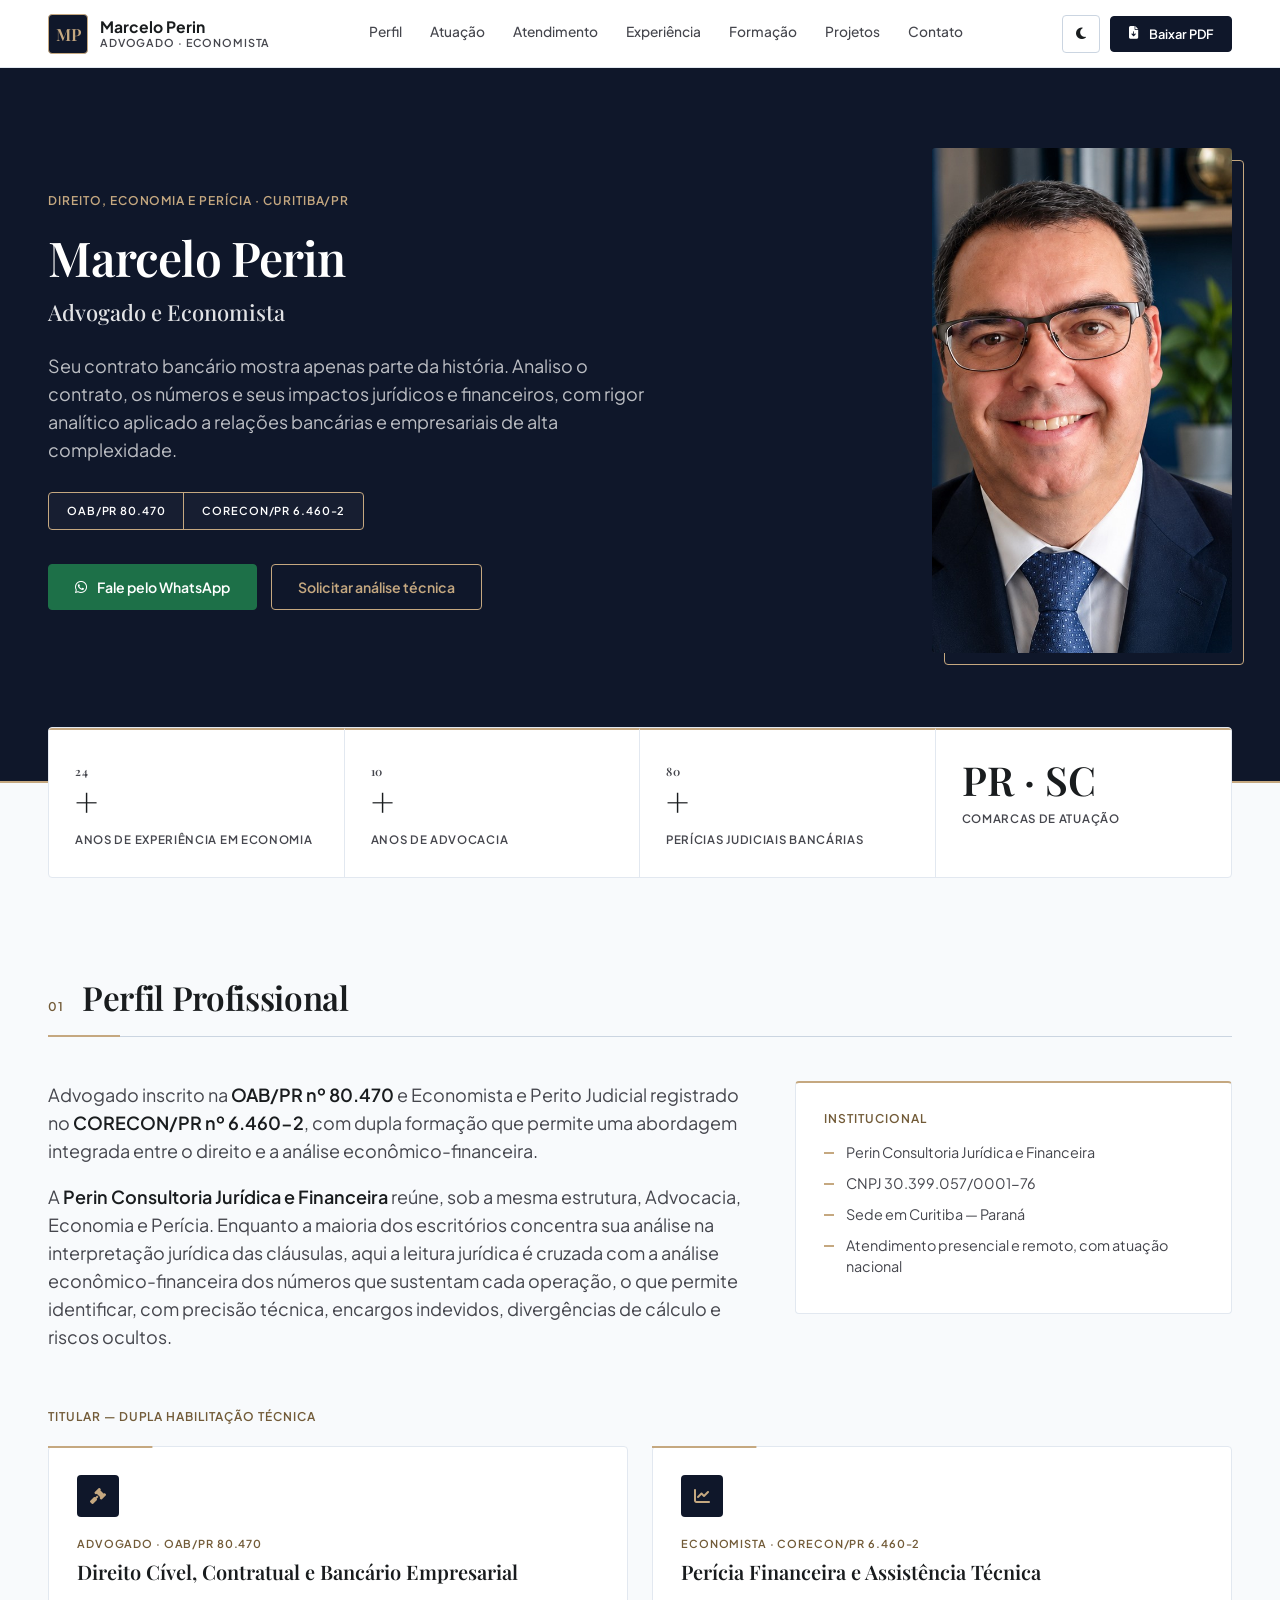
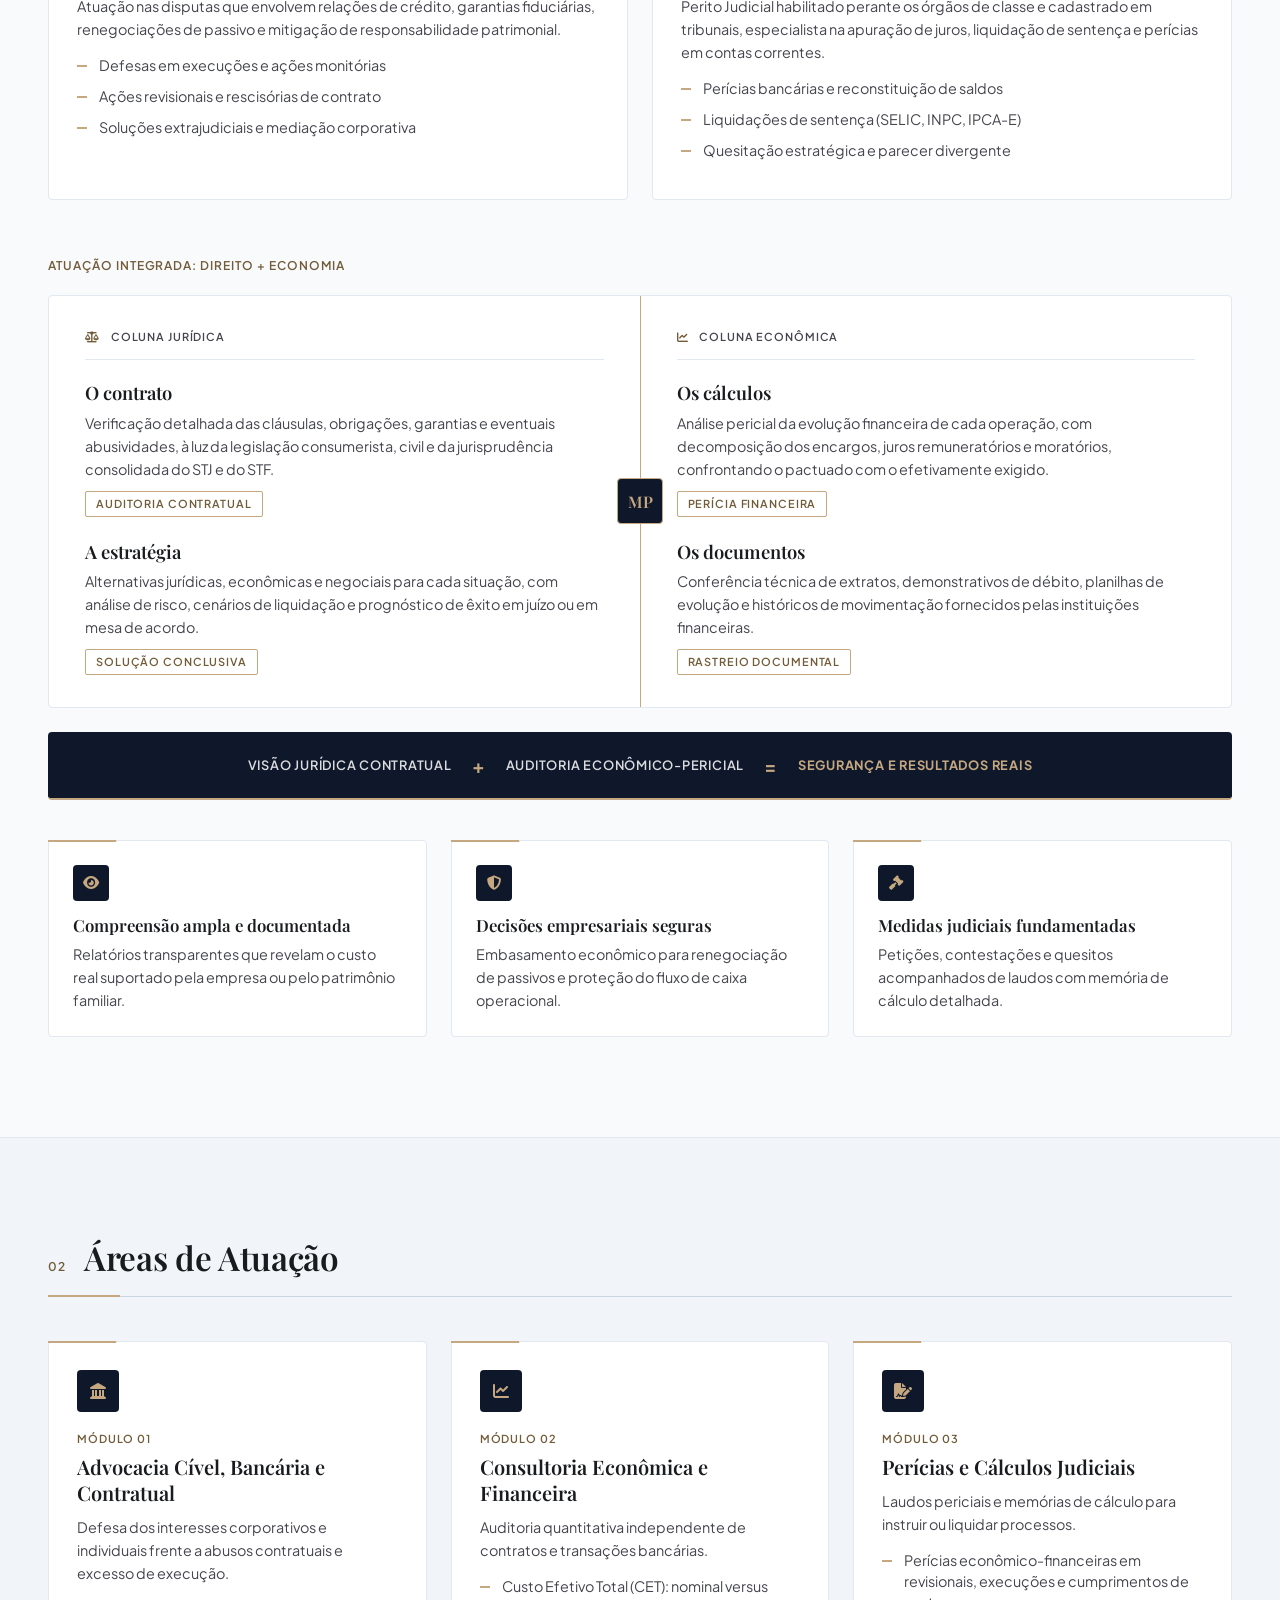
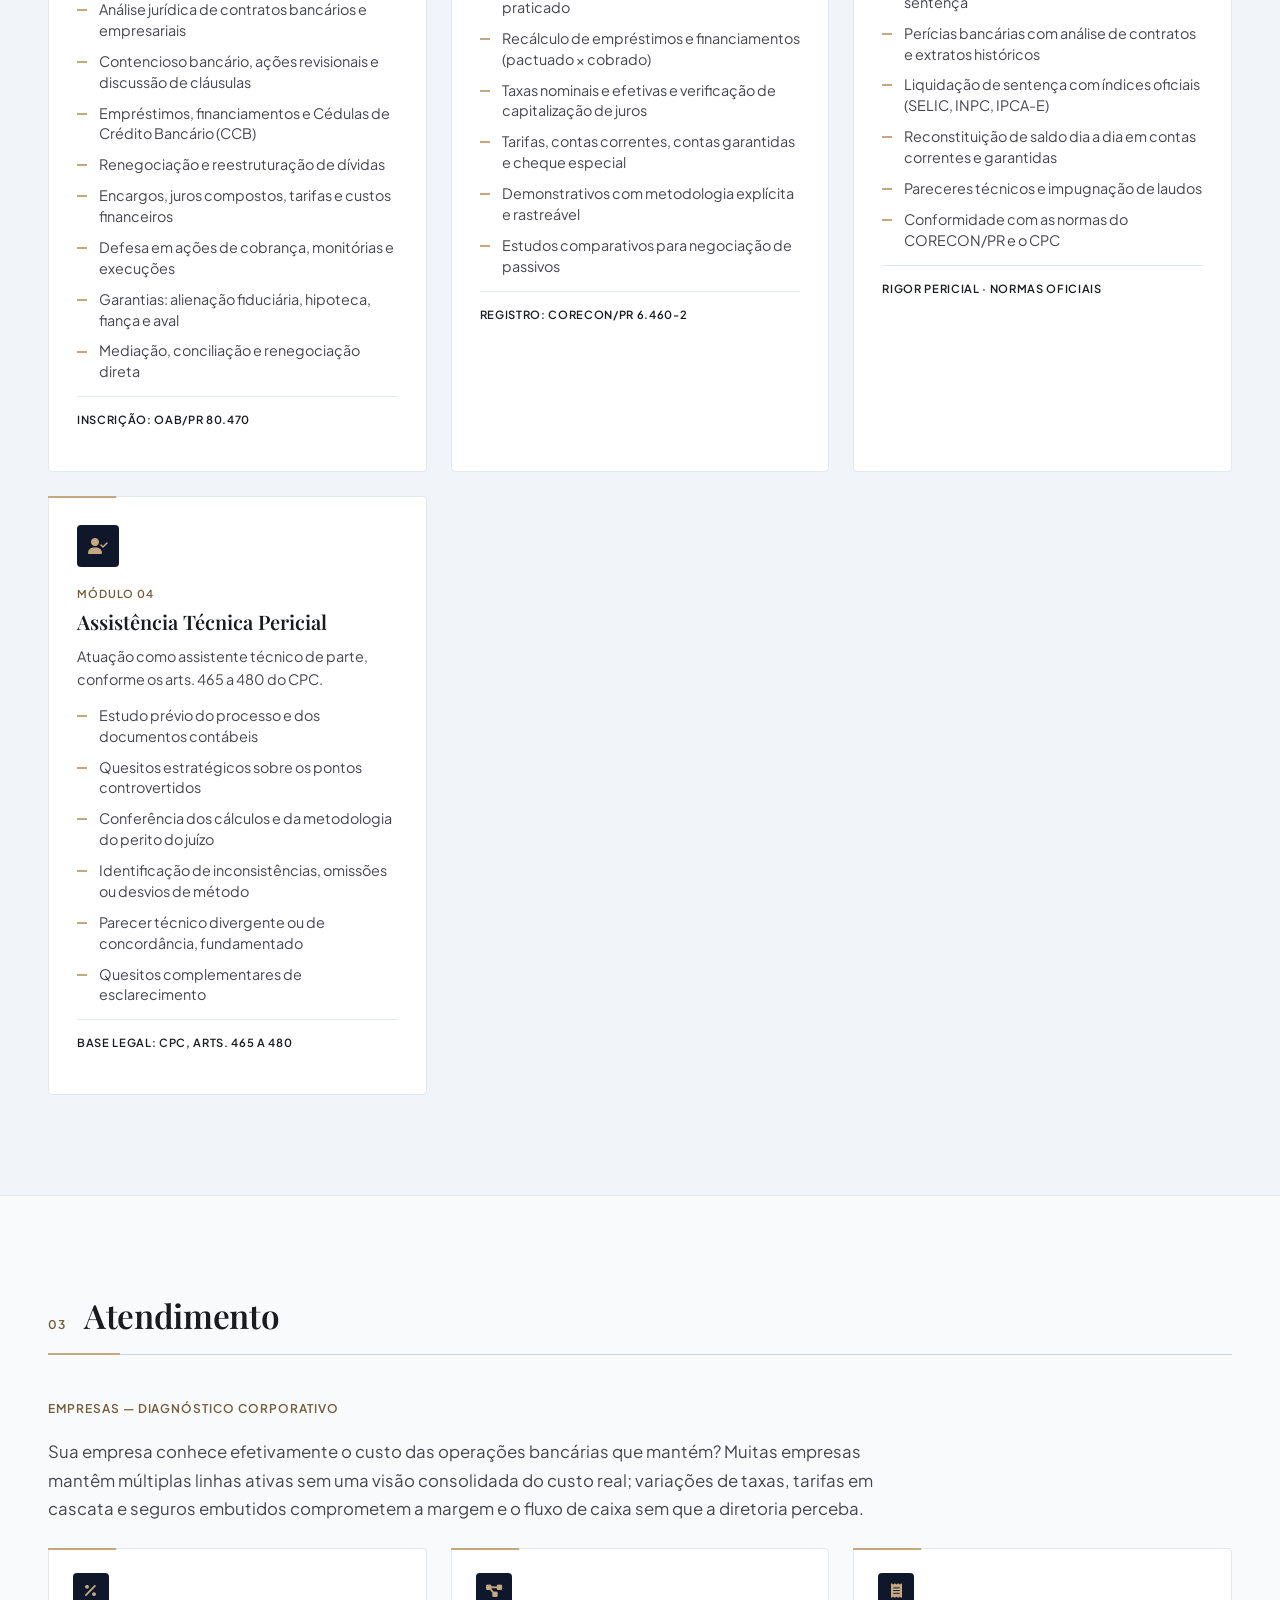
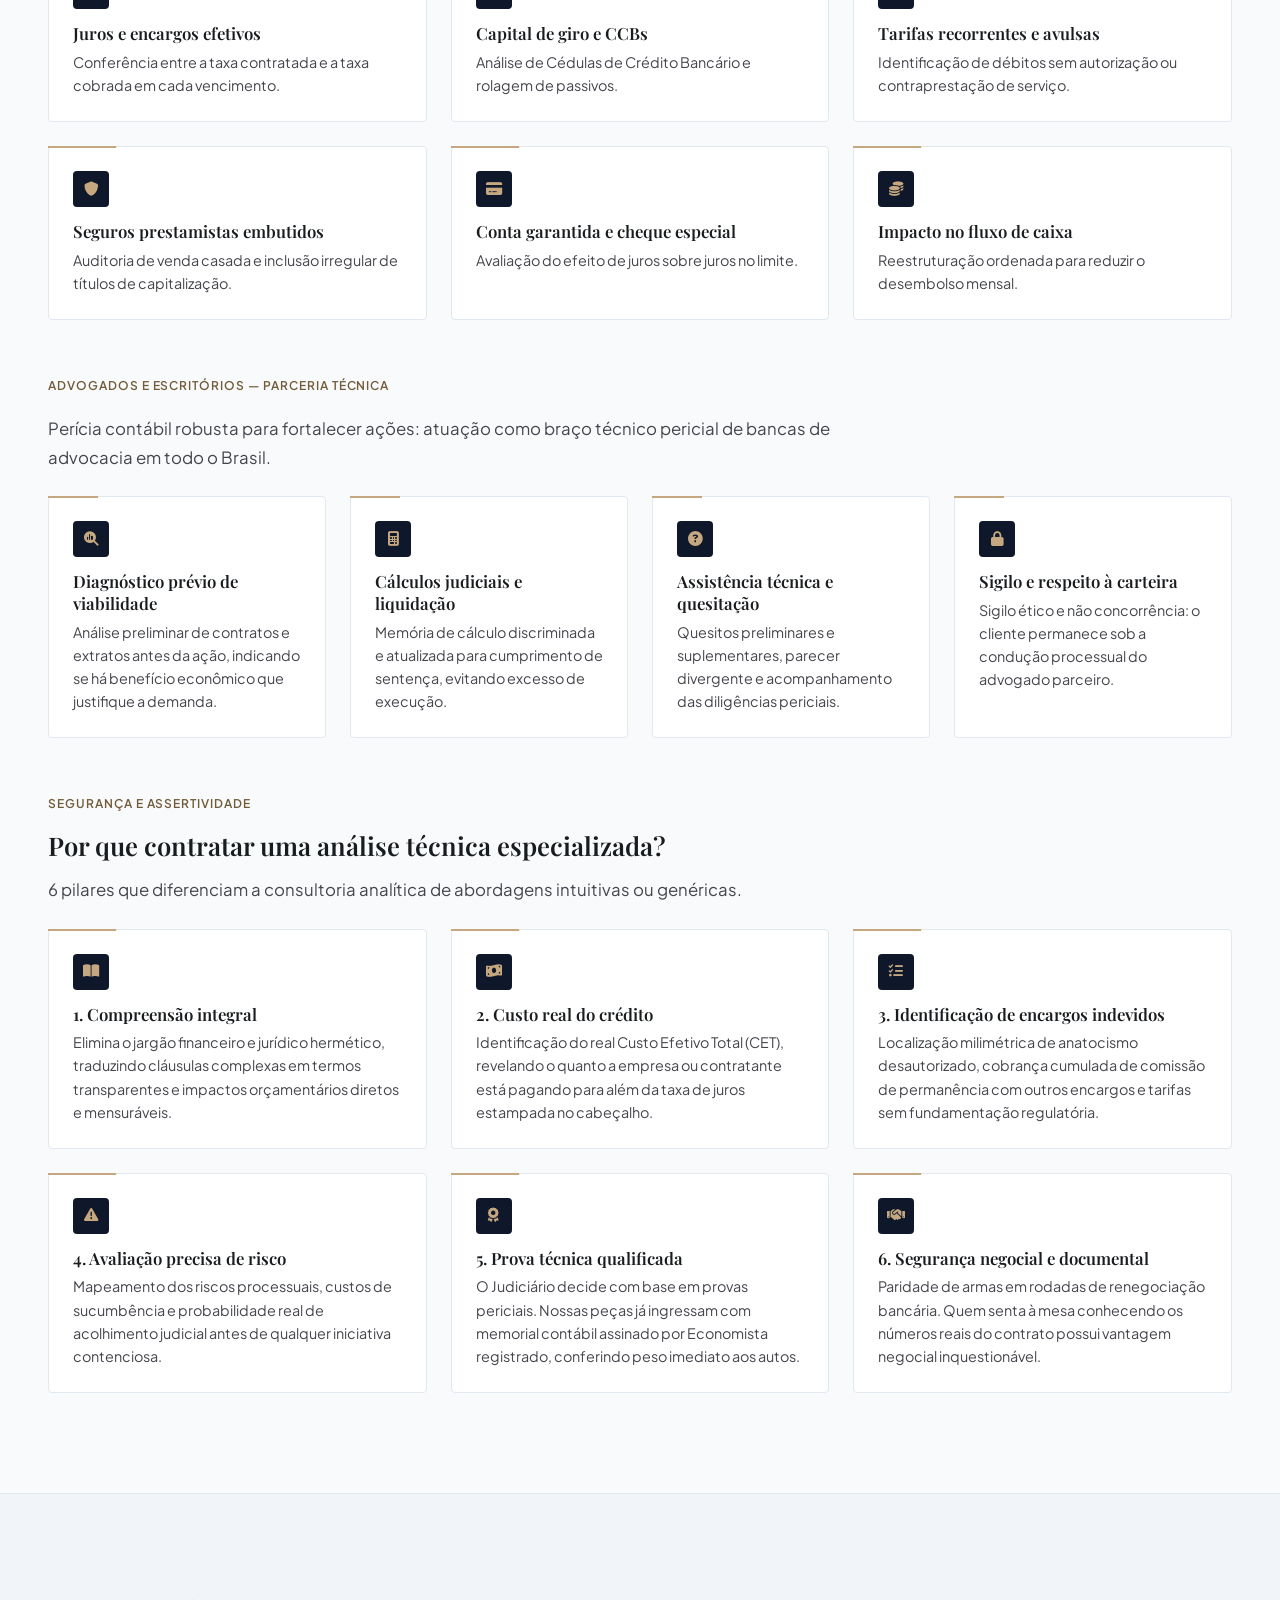
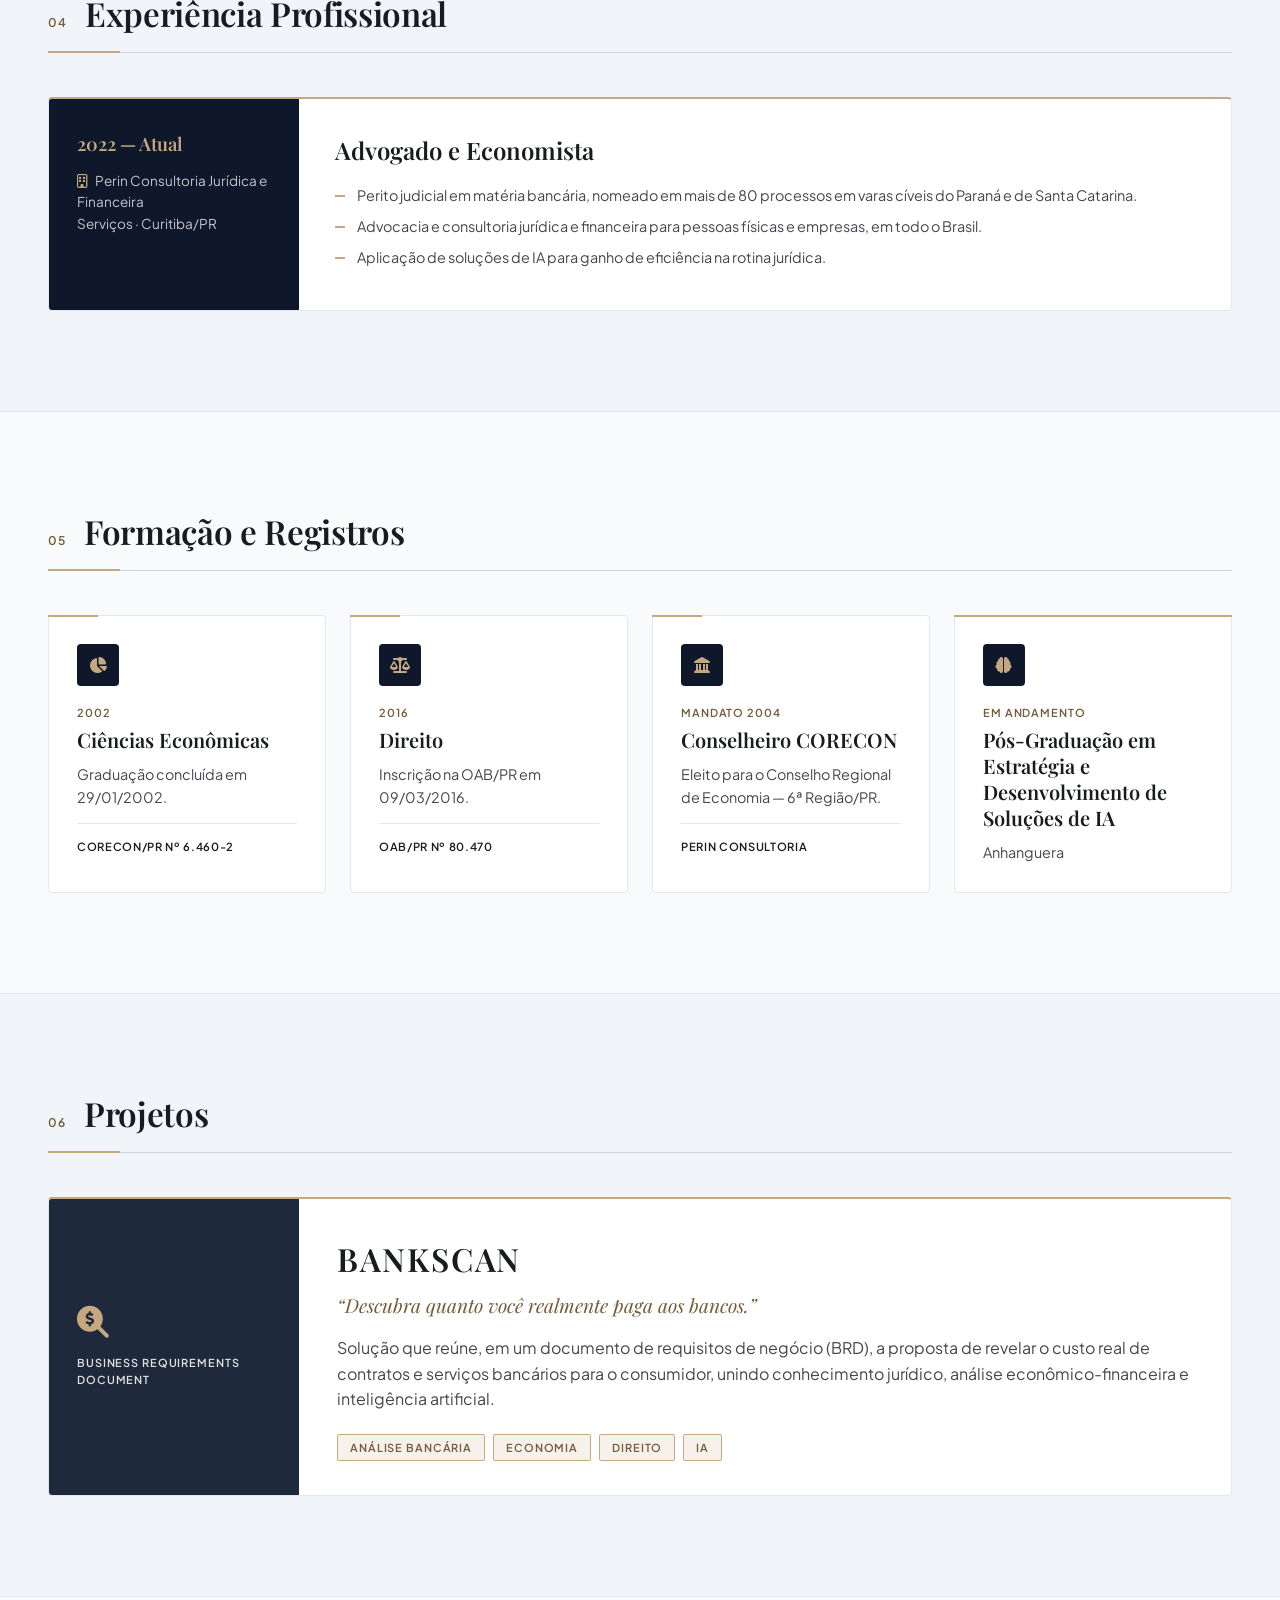
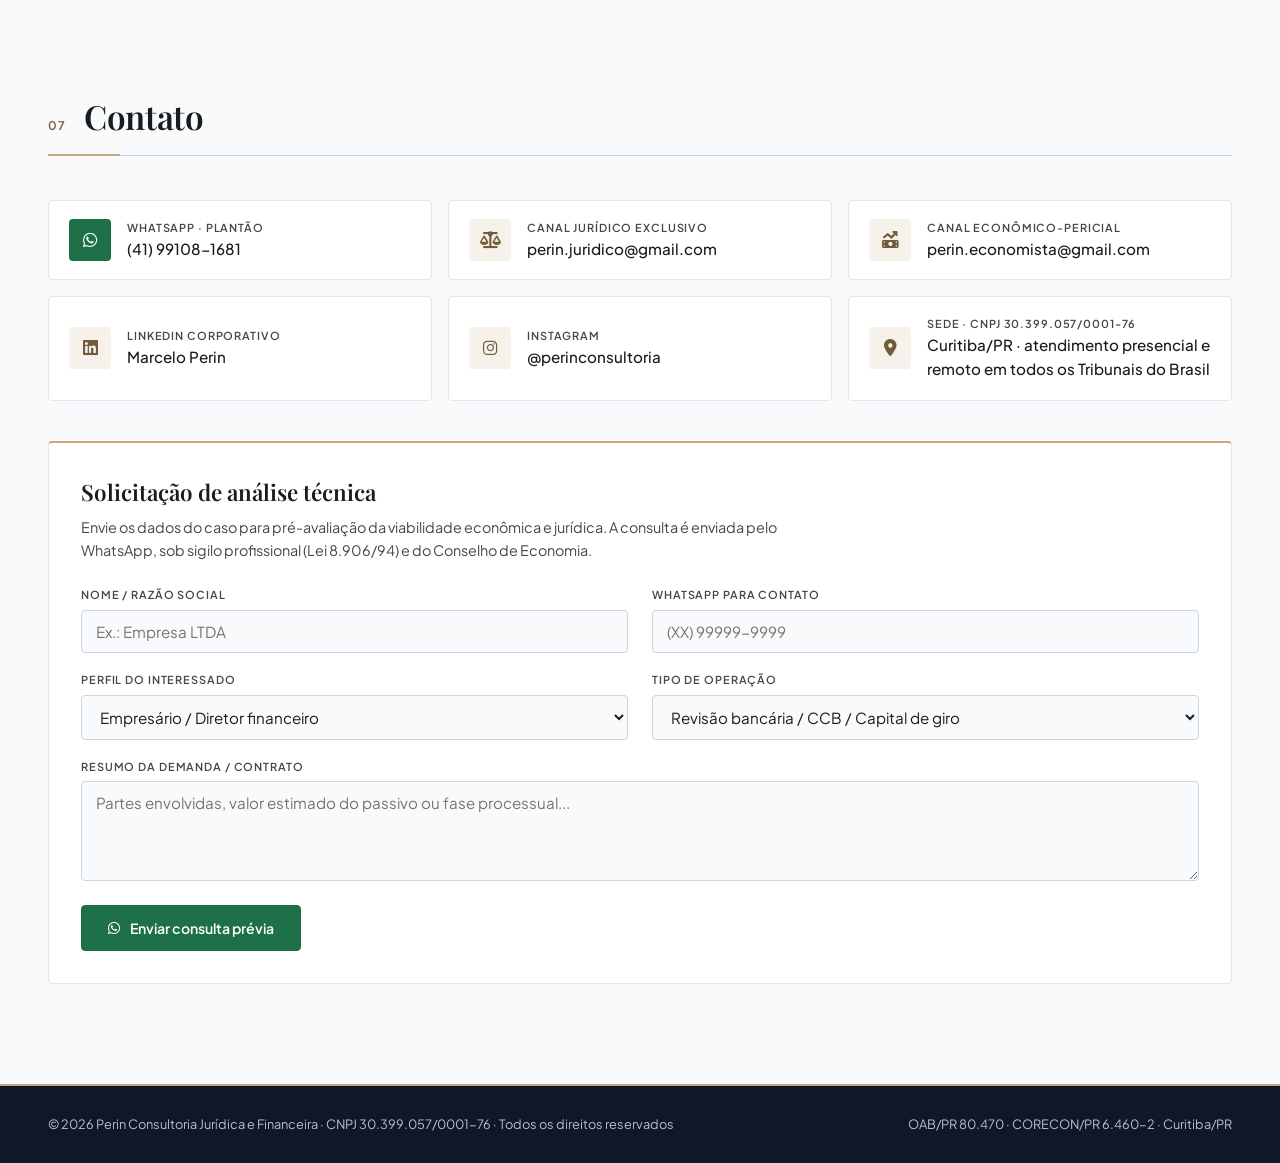
==== index.html @ 8a425553 "versão 1" ====
<!DOCTYPE html>
<html lang="pt-BR">
<head>
  <meta charset="UTF-8">
  <meta name="viewport" content="width=device-width, initial-scale=1.0">
  <title>Marcelo Perin | Advogado e Economista</title>
  <meta name="description" content="Marcelo Perin, advogado e economista. Perícia bancária e consultoria jurídica e financeira em Curitiba/PR.">
  <link rel="preconnect" href="https://fonts.googleapis.com">
  <link rel="preconnect" href="https://fonts.gstatic.com" crossorigin>
  <link href="https://fonts.googleapis.com/css2?family=Plus+Jakarta+Sans:wght@400;500;600;700&family=Playfair+Display:wght@500;600;700&display=swap" rel="stylesheet">
  <link rel="stylesheet" href="https://cdnjs.cloudflare.com/ajax/libs/font-awesome/6.5.1/css/all.min.css">
  <link rel="stylesheet" href="style.css">
</head>
<body>

  <header class="topbar" id="nav">
    <div class="container topbar__inner">
      <a href="#inicio" class="brand">
        <span class="brand__mark">MP</span>
        <span class="brand__name">Marcelo Perin<small>Advogado · Economista</small></span>
      </a>
      <nav class="menu" aria-label="Seções">
        <a href="#perfil">Perfil</a>
        <a href="#atuacao">Atuação</a>
        <a href="#atendimento">Atendimento</a>
        <a href="#experiencia">Experiência</a>
        <a href="#formacao">Formação</a>
        <a href="#projetos">Projetos</a>
        <a href="#contato">Contato</a>
      </nav>
      <div class="topbar__actions">
        <button class="icon-btn" id="themeToggle" aria-label="Alternar tema"><i class="fa-solid fa-moon"></i></button>
        <button class="btn btn--sm" onclick="window.print()"><i class="fa-solid fa-file-arrow-down"></i> Baixar PDF</button>
      </div>
    </div>
  </header>

  <!-- HERO -->
  <section class="hero" id="inicio">
    <div class="container hero__inner">
      <div class="hero__text">
        <p class="eyebrow">Direito, Economia e Perícia · Curitiba/PR</p>
        <h1>Marcelo Perin</h1>
        <p class="hero__role">Advogado e Economista</p>
        <p class="hero__lead">Seu contrato bancário mostra apenas parte da história. Analiso o contrato, os números e seus impactos jurídicos e financeiros, com rigor analítico aplicado a relações bancárias e empresariais de alta complexidade.</p>
        <div class="badges">
          <span>OAB/PR 80.470</span>
          <span>CORECON/PR 6.460-2</span>
        </div>
        <div class="hero__cta">
          <a class="btn btn--wa" href="https://wa.me/5541991081681" target="_blank" rel="noopener"><i class="fa-brands fa-whatsapp"></i> Fale pelo WhatsApp</a>
          <a class="btn btn--ghost" href="#contato">Solicitar análise técnica</a>
        </div>
      </div>
      <div class="hero__photo">
        <div class="photo">
          <img src="foto-perfil.jpg" alt="Foto de Marcelo Perin" onerror="this.style.display='none'">
          <i class="fa-solid fa-user"></i>
        </div>
      </div>
    </div>
  </section>

  <!-- INDICADORES -->
  <div class="container kpis-wrap">
    <div class="kpis">
      <div class="kpi"><strong><span class="count" data-to="24">24</span>+</strong><span>Anos de experiência em economia</span></div>
      <div class="kpi"><strong><span class="count" data-to="10">10</span>+</strong><span>Anos de advocacia</span></div>
      <div class="kpi"><strong><span class="count" data-to="80">80</span>+</strong><span>Perícias judiciais bancárias</span></div>
      <div class="kpi"><strong>PR · SC</strong><span>Comarcas de atuação</span></div>
    </div>
  </div>

  <main>
    <!-- PERFIL -->
    <section class="section" id="perfil">
      <div class="container">
        <header class="section__head">
          <span class="section__num">01</span>
          <h2>Perfil Profissional</h2>
        </header>
        <div class="split">
          <div class="prose">
            <p>Advogado inscrito na <strong>OAB/PR nº 80.470</strong> e Economista e Perito Judicial registrado no <strong>CORECON/PR nº 6.460-2</strong>, com dupla formação que permite uma abordagem integrada entre o direito e a análise econômico-financeira.</p>
            <p>A <strong>Perin Consultoria Jurídica e Financeira</strong> reúne, sob a mesma estrutura, Advocacia, Economia e Perícia. Enquanto a maioria dos escritórios concentra sua análise na interpretação jurídica das cláusulas, aqui a leitura jurídica é cruzada com a análise econômico-financeira dos números que sustentam cada operação, o que permite identificar, com precisão técnica, encargos indevidos, divergências de cálculo e riscos ocultos.</p>
          </div>
          <aside class="panel">
            <h3>Institucional</h3>
            <ul class="checklist">
              <li>Perin Consultoria Jurídica e Financeira</li>
              <li>CNPJ 30.399.057/0001-76</li>
              <li>Sede em Curitiba — Paraná</li>
              <li>Atendimento presencial e remoto, com atuação nacional</li>
            </ul>
          </aside>
        </div>

        <h3 class="subhead">Titular — dupla habilitação técnica</h3>
        <div class="areas">
          <article class="card">
            <i class="fa-solid fa-gavel card__icon"></i>
            <span class="card__year">Advogado · OAB/PR 80.470</span>
            <h3>Direito Cível, Contratual e Bancário Empresarial</h3>
            <p>Atuação nas disputas que envolvem relações de crédito, garantias fiduciárias, renegociações de passivo e mitigação de responsabilidade patrimonial.</p>
            <ul class="checklist">
              <li>Defesas em execuções e ações monitórias</li>
              <li>Ações revisionais e rescisórias de contrato</li>
              <li>Soluções extrajudiciais e mediação corporativa</li>
            </ul>
          </article>
          <article class="card">
            <i class="fa-solid fa-chart-line card__icon"></i>
            <span class="card__year">Economista · CORECON/PR 6.460-2</span>
            <h3>Perícia Financeira e Assistência Técnica</h3>
            <p>Perito Judicial habilitado perante os órgãos de classe e cadastrado em tribunais, especialista na apuração de juros, liquidação de sentença e perícias em contas correntes.</p>
            <ul class="checklist">
              <li>Perícias bancárias e reconstituição de saldos</li>
              <li>Liquidações de sentença (SELIC, INPC, IPCA-E)</li>
              <li>Quesitação estratégica e parecer divergente</li>
            </ul>
          </article>
        </div>

        <h3 class="subhead">Atuação integrada: Direito + Economia</h3>
        <div class="duo">
          <div class="duo__col">
            <span class="duo__label"><i class="fa-solid fa-scale-balanced"></i> Coluna jurídica</span>
            <div class="duo__item"><h4>O contrato</h4><p>Verificação detalhada das cláusulas, obrigações, garantias e eventuais abusividades, à luz da legislação consumerista, civil e da jurisprudência consolidada do STJ e do STF.</p><span class="duo__tag">Auditoria contratual</span></div>
            <div class="duo__item"><h4>A estratégia</h4><p>Alternativas jurídicas, econômicas e negociais para cada situação, com análise de risco, cenários de liquidação e prognóstico de êxito em juízo ou em mesa de acordo.</p><span class="duo__tag">Solução conclusiva</span></div>
          </div>
          <div class="duo__mid" aria-hidden="true"><span>MP</span></div>
          <div class="duo__col">
            <span class="duo__label"><i class="fa-solid fa-chart-line"></i> Coluna econômica</span>
            <div class="duo__item"><h4>Os cálculos</h4><p>Análise pericial da evolução financeira de cada operação, com decomposição dos encargos, juros remuneratórios e moratórios, confrontando o pactuado com o efetivamente exigido.</p><span class="duo__tag">Perícia financeira</span></div>
            <div class="duo__item"><h4>Os documentos</h4><p>Conferência técnica de extratos, demonstrativos de débito, planilhas de evolução e históricos de movimentação fornecidos pelas instituições financeiras.</p><span class="duo__tag">Rastreio documental</span></div>
          </div>
        </div>
        <div class="equation">
          <span>Visão jurídica contratual</span><b>+</b><span>Auditoria econômico-pericial</span><b>=</b><strong>Segurança e resultados reais</strong>
        </div>

        <div class="cards cards--3">
          <article class="card card--mini"><i class="fa-solid fa-eye card__icon"></i><h3>Compreensão ampla e documentada</h3><p>Relatórios transparentes que revelam o custo real suportado pela empresa ou pelo patrimônio familiar.</p></article>
          <article class="card card--mini"><i class="fa-solid fa-shield-halved card__icon"></i><h3>Decisões empresariais seguras</h3><p>Embasamento econômico para renegociação de passivos e proteção do fluxo de caixa operacional.</p></article>
          <article class="card card--mini"><i class="fa-solid fa-gavel card__icon"></i><h3>Medidas judiciais fundamentadas</h3><p>Petições, contestações e quesitos acompanhados de laudos com memória de cálculo detalhada.</p></article>
        </div>
      </div>
    </section>

    <!-- ATUAÇÃO -->
    <section class="section section--alt" id="atuacao">
      <div class="container">
        <header class="section__head">
          <span class="section__num">02</span>
          <h2>Áreas de Atuação</h2>
        </header>
        <div class="areas">
          <article class="card">
            <i class="fa-solid fa-landmark card__icon"></i>
            <span class="card__year">Módulo 01</span>
            <h3>Advocacia Cível, Bancária e Contratual</h3>
            <p>Defesa dos interesses corporativos e individuais frente a abusos contratuais e excesso de execução.</p>
            <ul class="checklist">
              <li>Análise jurídica de contratos bancários e empresariais</li>
              <li>Contencioso bancário, ações revisionais e discussão de cláusulas</li>
              <li>Empréstimos, financiamentos e Cédulas de Crédito Bancário (CCB)</li>
              <li>Renegociação e reestruturação de dívidas</li>
              <li>Encargos, juros compostos, tarifas e custos financeiros</li>
              <li>Defesa em ações de cobrança, monitórias e execuções</li>
              <li>Garantias: alienação fiduciária, hipoteca, fiança e aval</li>
              <li>Mediação, conciliação e renegociação direta</li>
            </ul>
            <p class="card__reg">Inscrição: OAB/PR 80.470</p>
          </article>
          <article class="card">
            <i class="fa-solid fa-chart-line card__icon"></i>
            <span class="card__year">Módulo 02</span>
            <h3>Consultoria Econômica e Financeira</h3>
            <p>Auditoria quantitativa independente de contratos e transações bancárias.</p>
            <ul class="checklist">
              <li>Custo Efetivo Total (CET): nominal versus praticado</li>
              <li>Recálculo de empréstimos e financiamentos (pactuado × cobrado)</li>
              <li>Taxas nominais e efetivas e verificação de capitalização de juros</li>
              <li>Tarifas, contas correntes, contas garantidas e cheque especial</li>
              <li>Demonstrativos com metodologia explícita e rastreável</li>
              <li>Estudos comparativos para negociação de passivos</li>
            </ul>
            <p class="card__reg">Registro: CORECON/PR 6.460-2</p>
          </article>
          <article class="card">
            <i class="fa-solid fa-file-signature card__icon"></i>
            <span class="card__year">Módulo 03</span>
            <h3>Perícias e Cálculos Judiciais</h3>
            <p>Laudos periciais e memórias de cálculo para instruir ou liquidar processos.</p>
            <ul class="checklist">
              <li>Perícias econômico-financeiras em revisionais, execuções e cumprimentos de sentença</li>
              <li>Perícias bancárias com análise de contratos e extratos históricos</li>
              <li>Liquidação de sentença com índices oficiais (SELIC, INPC, IPCA-E)</li>
              <li>Reconstituição de saldo dia a dia em contas correntes e garantidas</li>
              <li>Pareceres técnicos e impugnação de laudos</li>
              <li>Conformidade com as normas do CORECON/PR e o CPC</li>
            </ul>
            <p class="card__reg">Rigor pericial · normas oficiais</p>
          </article>
          <article class="card">
            <i class="fa-solid fa-user-check card__icon"></i>
            <span class="card__year">Módulo 04</span>
            <h3>Assistência Técnica Pericial</h3>
            <p>Atuação como assistente técnico de parte, conforme os arts. 465 a 480 do CPC.</p>
            <ul class="checklist">
              <li>Estudo prévio do processo e dos documentos contábeis</li>
              <li>Quesitos estratégicos sobre os pontos controvertidos</li>
              <li>Conferência dos cálculos e da metodologia do perito do juízo</li>
              <li>Identificação de inconsistências, omissões ou desvios de método</li>
              <li>Parecer técnico divergente ou de concordância, fundamentado</li>
              <li>Quesitos complementares de esclarecimento</li>
            </ul>
            <p class="card__reg">Base legal: CPC, arts. 465 a 480</p>
          </article>
        </div>
      </div>
    </section>

    <!-- ATENDIMENTO -->
    <section class="section" id="atendimento">
      <div class="container">
        <header class="section__head">
          <span class="section__num">03</span>
          <h2>Atendimento</h2>
        </header>

        <h3 class="subhead subhead--first">Empresas — diagnóstico corporativo</h3>
        <p class="lead">Sua empresa conhece efetivamente o custo das operações bancárias que mantém? Muitas empresas mantêm múltiplas linhas ativas sem uma visão consolidada do custo real; variações de taxas, tarifas em cascata e seguros embutidos comprometem a margem e o fluxo de caixa sem que a diretoria perceba.</p>
        <div class="cards cards--3">
          <article class="card card--mini"><i class="fa-solid fa-percent card__icon"></i><h3>Juros e encargos efetivos</h3><p>Conferência entre a taxa contratada e a taxa cobrada em cada vencimento.</p></article>
          <article class="card card--mini"><i class="fa-solid fa-diagram-project card__icon"></i><h3>Capital de giro e CCBs</h3><p>Análise de Cédulas de Crédito Bancário e rolagem de passivos.</p></article>
          <article class="card card--mini"><i class="fa-solid fa-receipt card__icon"></i><h3>Tarifas recorrentes e avulsas</h3><p>Identificação de débitos sem autorização ou contraprestação de serviço.</p></article>
          <article class="card card--mini"><i class="fa-solid fa-shield card__icon"></i><h3>Seguros prestamistas embutidos</h3><p>Auditoria de venda casada e inclusão irregular de títulos de capitalização.</p></article>
          <article class="card card--mini"><i class="fa-solid fa-credit-card card__icon"></i><h3>Conta garantida e cheque especial</h3><p>Avaliação do efeito de juros sobre juros no limite.</p></article>
          <article class="card card--mini"><i class="fa-solid fa-coins card__icon"></i><h3>Impacto no fluxo de caixa</h3><p>Reestruturação ordenada para reduzir o desembolso mensal.</p></article>
        </div>

        <h3 class="subhead">Advogados e escritórios — parceria técnica</h3>
        <p class="lead">Perícia contábil robusta para fortalecer ações: atuação como braço técnico pericial de bancas de advocacia em todo o Brasil.</p>
        <div class="cards cards--4">
          <article class="card card--mini"><i class="fa-solid fa-magnifying-glass-chart card__icon"></i><h3>Diagnóstico prévio de viabilidade</h3><p>Análise preliminar de contratos e extratos antes da ação, indicando se há benefício econômico que justifique a demanda.</p></article>
          <article class="card card--mini"><i class="fa-solid fa-calculator card__icon"></i><h3>Cálculos judiciais e liquidação</h3><p>Memória de cálculo discriminada e atualizada para cumprimento de sentença, evitando excesso de execução.</p></article>
          <article class="card card--mini"><i class="fa-solid fa-circle-question card__icon"></i><h3>Assistência técnica e quesitação</h3><p>Quesitos preliminares e suplementares, parecer divergente e acompanhamento das diligências periciais.</p></article>
          <article class="card card--mini"><i class="fa-solid fa-lock card__icon"></i><h3>Sigilo e respeito à carteira</h3><p>Sigilo ético e não concorrência: o cliente permanece sob a condução processual do advogado parceiro.</p></article>
        </div>

        <h3 class="subhead">Segurança e assertividade</h3>
        <h4 class="why__title">Por que contratar uma análise técnica especializada?</h4>
        <p class="lead">6 pilares que diferenciam a consultoria analítica de abordagens intuitivas ou genéricas.</p>
        <div class="cards cards--3">
          <article class="card card--mini"><i class="fa-solid fa-book-open card__icon"></i><h3>1. Compreensão integral</h3><p>Elimina o jargão financeiro e jurídico hermético, traduzindo cláusulas complexas em termos transparentes e impactos orçamentários diretos e mensuráveis.</p></article>
          <article class="card card--mini"><i class="fa-solid fa-money-bill-wave card__icon"></i><h3>2. Custo real do crédito</h3><p>Identificação do real Custo Efetivo Total (CET), revelando o quanto a empresa ou contratante está pagando para além da taxa de juros estampada no cabeçalho.</p></article>
          <article class="card card--mini"><i class="fa-solid fa-list-check card__icon"></i><h3>3. Identificação de encargos indevidos</h3><p>Localização milimétrica de anatocismo desautorizado, cobrança cumulada de comissão de permanência com outros encargos e tarifas sem fundamentação regulatória.</p></article>
          <article class="card card--mini"><i class="fa-solid fa-triangle-exclamation card__icon"></i><h3>4. Avaliação precisa de risco</h3><p>Mapeamento dos riscos processuais, custos de sucumbência e probabilidade real de acolhimento judicial antes de qualquer iniciativa contenciosa.</p></article>
          <article class="card card--mini"><i class="fa-solid fa-award card__icon"></i><h3>5. Prova técnica qualificada</h3><p>O Judiciário decide com base em provas periciais. Nossas peças já ingressam com memorial contábil assinado por Economista registrado, conferindo peso imediato aos autos.</p></article>
          <article class="card card--mini"><i class="fa-solid fa-handshake card__icon"></i><h3>6. Segurança negocial e documental</h3><p>Paridade de armas em rodadas de renegociação bancária. Quem senta à mesa conhecendo os números reais do contrato possui vantagem negocial inquestionável.</p></article>
        </div>
      </div>
    </section>

    <!-- EXPERIÊNCIA -->
    <section class="section section--alt" id="experiencia">
      <div class="container">
        <header class="section__head">
          <span class="section__num">04</span>
          <h2>Experiência Profissional</h2>
        </header>

        <article class="job">
          <div class="job__meta">
            <span class="job__period">2022 — Atual</span>
            <span class="job__place"><i class="fa-regular fa-building"></i> Perin Consultoria Jurídica e Financeira<br>Serviços · Curitiba/PR</span>
          </div>
          <div class="job__body">
            <h3>Advogado e Economista</h3>
            <ul class="checklist">
              <li>Perito judicial em matéria bancária, nomeado em mais de 80 processos em varas cíveis do Paraná e de Santa Catarina.</li>
              <li>Advocacia e consultoria jurídica e financeira para pessoas físicas e empresas, em todo o Brasil.</li>
              <li>Aplicação de soluções de IA para ganho de eficiência na rotina jurídica.</li>
            </ul>
          </div>
        </article>
      </div>
    </section>

    <!-- FORMAÇÃO -->
    <section class="section" id="formacao">
      <div class="container">
        <header class="section__head">
          <span class="section__num">05</span>
          <h2>Formação e Registros</h2>
        </header>
        <div class="cards">
          <article class="card">
            <i class="fa-solid fa-chart-pie card__icon"></i>
            <span class="card__year">2002</span>
            <h3>Ciências Econômicas</h3>
            <p>Graduação concluída em 29/01/2002.</p>
            <p class="card__reg">CORECON/PR nº 6.460-2</p>
          </article>
          <article class="card">
            <i class="fa-solid fa-scale-balanced card__icon"></i>
            <span class="card__year">2016</span>
            <h3>Direito</h3>
            <p>Inscrição na OAB/PR em 09/03/2016.</p>
            <p class="card__reg">OAB/PR nº 80.470</p>
          </article>
          <article class="card">
            <i class="fa-solid fa-landmark card__icon"></i>
            <span class="card__year">Mandato 2004</span>
            <h3>Conselheiro CORECON</h3>
            <p>Eleito para o Conselho Regional de Economia — 6ª Região/PR.</p>
            <p class="card__reg">Perin Consultoria</p>
          </article>
          <article class="card card--live">
            <i class="fa-solid fa-brain card__icon"></i>
            <span class="card__year">Em andamento</span>
            <h3>Pós-Graduação em Estratégia e Desenvolvimento de Soluções de IA</h3>
            <p>Anhanguera</p>
          </article>
        </div>
      </div>
    </section>

    <!-- PROJETOS -->
    <section class="section section--alt" id="projetos">
      <div class="container">
        <header class="section__head">
          <span class="section__num">06</span>
          <h2>Projetos</h2>
        </header>
        <article class="project">
          <div class="project__side">
            <i class="fa-solid fa-magnifying-glass-dollar"></i>
            <span>Business Requirements Document</span>
          </div>
          <div class="project__body">
            <h3>BANKSCAN</h3>
            <p class="project__quote">“Descubra quanto você realmente paga aos bancos.”</p>
            <p>Solução que reúne, em um documento de requisitos de negócio (BRD), a proposta de revelar o custo real de contratos e serviços bancários para o consumidor, unindo conhecimento jurídico, análise econômico-financeira e inteligência artificial.</p>
            <div class="chips"><span>Análise Bancária</span><span>Economia</span><span>Direito</span><span>IA</span></div>
          </div>
        </article>
      </div>
    </section>

    <!-- CONTATO -->
    <section class="section" id="contato">
      <div class="container">
        <header class="section__head">
          <span class="section__num">07</span>
          <h2>Contato</h2>
        </header>
        <div class="contacts">
          <a href="https://wa.me/5541991081681" target="_blank" rel="noopener"><i class="fa-brands fa-whatsapp"></i><span><small>WhatsApp · plantão</small>(41) 99108-1681</span></a>
          <a href="mailto:perin.juridico@gmail.com"><i class="fa-solid fa-scale-balanced"></i><span><small>Canal jurídico exclusivo</small>perin.juridico@gmail.com</span></a>
          <a href="mailto:perin.economista@gmail.com"><i class="fa-solid fa-money-bill-trend-up"></i><span><small>Canal econômico-pericial</small>perin.economista@gmail.com</span></a>
          <a href="https://www.linkedin.com/in/marcelo-perin-consultoria-jur%C3%ADdica-e-financeira-advogado-e-economista-695382261" target="_blank" rel="noopener"><i class="fa-brands fa-linkedin"></i><span><small>LinkedIn corporativo</small>Marcelo Perin</span></a>
          <a href="https://www.instagram.com/perinconsultoria/" target="_blank" rel="noopener"><i class="fa-brands fa-instagram"></i><span><small>Instagram</small>@perinconsultoria</span></a>
          <div class="contacts__item"><i class="fa-solid fa-location-dot"></i><span><small>Sede · CNPJ 30.399.057/0001-76</small>Curitiba/PR · atendimento presencial e remoto em todos os Tribunais do Brasil</span></div>
        </div>

        <form class="form" id="leadForm">
          <h3>Solicitação de análise técnica</h3>
          <p class="form__intro">Envie os dados do caso para pré-avaliação da viabilidade econômica e jurídica. A consulta é enviada pelo WhatsApp, sob sigilo profissional (Lei 8.906/94) e do Conselho de Economia.</p>
          <div class="form__grid">
            <label>Nome / Razão social<input name="nome" required placeholder="Ex.: Empresa LTDA"></label>
            <label>WhatsApp para contato<input name="fone" type="tel" required placeholder="(XX) 99999-9999"></label>
            <label>Perfil do interessado<select name="perfil"><option>Empresário / Diretor financeiro</option><option>Pessoa física</option><option>Advogado / Escritório</option><option>Outro</option></select></label>
            <label>Tipo de operação<select name="tipo"><option>Revisão bancária / CCB / Capital de giro</option><option>Conta garantida / Cheque especial</option><option>Perícia ou assistência técnica</option><option>Liquidação de sentença / Cálculos</option><option>Outro</option></select></label>
            <label class="form__full">Resumo da demanda / contrato<textarea name="resumo" rows="4" placeholder="Partes envolvidas, valor estimado do passivo ou fase processual..."></textarea></label>
          </div>
          <button class="btn btn--wa" type="submit"><i class="fa-brands fa-whatsapp"></i> Enviar consulta prévia</button>
        </form>
      </div>
    </section>
  </main>

  <footer class="footer">
    <div class="container footer__inner">
      <span>© <span id="year"></span> Perin Consultoria Jurídica e Financeira · CNPJ 30.399.057/0001-76 · Todos os direitos reservados</span>
      <span>OAB/PR 80.470 · CORECON/PR 6.460-2 · Curitiba/PR</span>
    </div>
  </footer>

  <script src="script.js"></script>
</body>
</html>
---- style.css ----
/* =========================================================
   Perin Consultoria Jurídica e Financeira — Currículo
   Design system: Corporate Modern & Heritage Prestige
   Marinho #0F172A · Champagne #C5A880 · Grafite #1E293B · Gelo #F8FAFC
   ========================================================= */
:root {
  --bg: #f8fafc;
  --surface: #ffffff;
  --surface-alt: #f1f5f9;
  --text: #191c1e;
  --muted: #45464d;
  --navy: #0f172a;
  --graphite: #1e293b;
  --gold: #c5a880;            /* decorativo: filetes, marcadores, bordas */
  --gold-text: #725b38;       /* texto dourado legível sobre fundo claro */
  --gold-soft: rgba(197, 168, 128, .16);
  --wa: #1d7048;
  --border: #e2e8f0;
  --border-strong: #cbd5e1;
  --shadow-hover: 0 10px 30px -10px rgba(15, 23, 42, .06);
  --radius: 4px;
  --serif: 'Playfair Display', Georgia, serif;
  --sans: 'Plus Jakarta Sans', system-ui, sans-serif;
}
:root[data-theme="dark"] {
  --bg: #0b1120;
  --surface: #111a2e;
  --surface-alt: #0f172a;
  --text: #e8ecf5;
  --muted: #a3aec6;
  --navy: #060b16;
  --graphite: #1e293b;
  --gold-text: #c5a880;
  --gold-soft: rgba(197, 168, 128, .14);
  --border: #1e293b;
  --border-strong: #334155;
  --shadow-hover: 0 10px 30px -10px rgba(0, 0, 0, .5);
}

* { box-sizing: border-box; margin: 0; padding: 0; }
html { scroll-behavior: smooth; scroll-padding-top: 84px; }
body { font-family: var(--sans); background: var(--bg); color: var(--text); line-height: 1.6; -webkit-font-smoothing: antialiased; transition: background .25s, color .25s; }
a { color: inherit; text-decoration: none; }
ul { list-style: none; }
img { max-width: 100%; }
::selection { background: var(--gold); color: var(--navy); }
.container { width: 100%; max-width: 1280px; margin: 0 auto; padding: 0 48px; }

/* ---------- Botões ---------- */
.btn {
  display: inline-flex; align-items: center; gap: 10px; padding: 13px 26px; border-radius: var(--radius);
  border: 1px solid var(--navy); background: var(--navy); color: #fff;
  font: 600 .88rem var(--sans); cursor: pointer;
  transition: background .2s, border-color .2s, color .2s;
}
.btn:hover { background: var(--graphite); border-color: var(--gold); }
:root[data-theme="dark"] .topbar .btn { background: var(--gold); border-color: var(--gold); color: var(--navy); }
.btn--wa { background: var(--wa); border-color: var(--wa); color: #fff; }
.btn--wa:hover { background: #17593a; border-color: #17593a; }
.btn--ghost { background: transparent; color: var(--gold); border-color: var(--gold); }
.btn--ghost:hover { background: rgba(197, 168, 128, .12); border-color: var(--gold); }
.btn--sm { padding: 9px 18px; font-size: .8rem; }
.icon-btn {
  width: 38px; height: 38px; border-radius: var(--radius); border: 1px solid var(--border-strong);
  background: var(--surface); color: var(--text); cursor: pointer; transition: border-color .2s, color .2s;
}
.icon-btn:hover { border-color: var(--gold); color: var(--gold-text); }

/* ---------- Cabeçalho ---------- */
.topbar { position: fixed; top: 0; left: 0; right: 0; z-index: 100; height: 68px; background: var(--surface); border-bottom: 1px solid var(--border); }
.topbar__inner { height: 100%; display: flex; align-items: center; justify-content: space-between; gap: 24px; }
.brand { display: flex; align-items: center; gap: 12px; }
.brand__mark { width: 40px; height: 40px; display: grid; place-items: center; border-radius: var(--radius); background: var(--navy); color: var(--gold); font: 600 1.05rem var(--serif); border: 1px solid var(--gold); }
.brand__name { display: flex; flex-direction: column; font-weight: 700; font-size: .98rem; line-height: 1.2; }
.brand__name small { font-weight: 600; font-size: .68rem; letter-spacing: .08em; text-transform: uppercase; color: var(--muted); }
.menu { display: flex; gap: 4px; }
.menu a { padding: 8px 12px; border-radius: var(--radius); font-size: .86rem; font-weight: 500; color: var(--muted); border-bottom: 2px solid transparent; transition: color .2s, border-color .2s; }
.menu a:hover { color: var(--text); }
.menu a.active { color: var(--text); border-bottom-color: var(--gold); }
.topbar__actions { display: flex; align-items: center; gap: 10px; }

/* ---------- Hero ---------- */
.hero { position: relative; padding: 148px 0 130px; color: #fff; background: var(--navy); }
.hero::after { content: ''; position: absolute; left: 0; right: 0; bottom: 0; height: 2px; background: var(--gold); }
.hero__inner { display: grid; grid-template-columns: 1fr auto; gap: 80px; align-items: center; }
.eyebrow { font-size: .75rem; font-weight: 600; letter-spacing: .08em; text-transform: uppercase; color: var(--gold); margin-bottom: 18px; }
.hero h1 { font-family: var(--serif); font-weight: 600; font-size: clamp(2.2rem, 4.6vw, 3rem); line-height: 1.17; letter-spacing: -.02em; }
.hero__role { margin-top: 10px; font-family: var(--serif); font-size: 1.375rem; font-weight: 500; color: rgba(255, 255, 255, .88); }
.hero__lead { margin-top: 22px; max-width: 600px; font-size: 1.125rem; line-height: 1.75rem; color: rgba(255, 255, 255, .72); }
.badges { display: inline-flex; margin-top: 28px; border: 1px solid var(--gold); border-radius: var(--radius); background: rgba(255, 255, 255, .03); }
.badges span { padding: 9px 18px; font-size: .6875rem; font-weight: 600; letter-spacing: .08em; text-transform: uppercase; color: #fff; }
.badges span + span { border-left: 1px solid var(--gold); }
.hero__cta { display: flex; flex-wrap: wrap; gap: 14px; margin-top: 34px; }
.photo { position: relative; width: 300px; height: 505px; border-radius: var(--radius); }
.photo::before { content: ''; position: absolute; inset: 0; transform: translate(12px, 12px); border: 1px solid var(--gold); border-radius: var(--radius); }
.photo img, .photo i { position: absolute; inset: 0; width: 100%; height: 100%; border-radius: var(--radius); background: var(--graphite); }
.photo img { object-fit: cover; object-position: 50% 0%; z-index: 2; }
.photo i { display: flex; align-items: center; justify-content: center; font-size: 5rem; color: rgba(255, 255, 255, .25); }

/* ---------- Indicadores ---------- */
.kpis-wrap { position: relative; z-index: 2; margin-top: -56px; }
.kpis { display: grid; grid-template-columns: repeat(4, 1fr); background: var(--surface); border: 1px solid var(--border); border-radius: var(--radius); overflow: hidden; }
.kpi { padding: 28px 26px; border-right: 1px solid var(--border); border-top: 2px solid var(--gold); }
.kpi:last-child { border-right: 0; }
.kpi strong { display: block; font-family: var(--serif); font-weight: 600; font-size: 2.5rem; line-height: 1.1; color: var(--text); font-variant-numeric: tabular-nums; }
.kpi span { display: block; margin-top: 8px; font-size: .72rem; font-weight: 600; letter-spacing: .06em; text-transform: uppercase; color: var(--muted); }

/* ---------- Seções ---------- */
.section { padding: 100px 0; }
.section--alt { background: var(--surface-alt); border-top: 1px solid var(--border); border-bottom: 1px solid var(--border); }
.section__head { display: flex; align-items: baseline; gap: 18px; margin-bottom: 44px; padding-bottom: 18px; border-bottom: 1px solid var(--border-strong); position: relative; }
.section__head::after { content: ''; position: absolute; left: 0; bottom: -1px; width: 72px; height: 2px; background: var(--gold); }
.section__num { font: 600 .75rem var(--sans); letter-spacing: .08em; color: var(--gold-text); }
.section__head h2 { font-family: var(--serif); font-weight: 600; font-size: clamp(1.6rem, 2.6vw, 2.25rem); line-height: 1.2; letter-spacing: -.01em; }

/* ---------- Perfil ---------- */
.split { display: grid; grid-template-columns: 1.6fr 1fr; gap: 48px; align-items: start; }
.prose p { font-size: 1.125rem; line-height: 1.75rem; color: var(--muted); }
.prose p + p { margin-top: 18px; }
.prose strong { color: var(--text); font-weight: 600; }
.panel { background: var(--surface); border: 1px solid var(--border); border-top: 2px solid var(--gold); border-radius: var(--radius); padding: 26px 28px; }
.panel h3 { font-size: .75rem; font-weight: 600; letter-spacing: .08em; text-transform: uppercase; color: var(--gold-text); margin-bottom: 14px; }
.checklist li { position: relative; padding-left: 22px; margin-bottom: 10px; color: var(--muted); font-size: .9rem; line-height: 1.45; }
.checklist li::before { content: ''; position: absolute; left: 0; top: .7em; width: 10px; height: 2px; background: var(--gold); }

.subhead { margin: 56px 0 20px; font-size: .75rem; font-weight: 600; letter-spacing: .08em; text-transform: uppercase; color: var(--gold-text); }

/* Painel comparativo: Direito + Economia (6x6) */
.duo { display: grid; grid-template-columns: 1fr auto 1fr; background: var(--surface); border: 1px solid var(--border); border-radius: var(--radius); }
.duo__col { padding: 32px 36px; }
.duo__label { display: block; margin-bottom: 18px; padding-bottom: 14px; border-bottom: 1px solid var(--border); font-size: .6875rem; font-weight: 600; letter-spacing: .08em; text-transform: uppercase; color: var(--muted); }
.duo__label i { margin-right: 8px; color: var(--gold-text); }
.duo__item + .duo__item { margin-top: 20px; }
.duo__item h4 { font-family: var(--serif); font-size: 1.15rem; font-weight: 600; margin-bottom: 4px; }
.duo__item p { font-size: .9rem; color: var(--muted); }
.duo__mid { position: relative; width: 1px; background: var(--gold); display: flex; align-items: center; justify-content: center; }
.duo__mid span { position: absolute; width: 46px; height: 46px; display: grid; place-items: center; border-radius: var(--radius); background: var(--navy); color: var(--gold); border: 1px solid var(--gold); font: 600 1rem var(--serif); }

/* ---------- Cards ---------- */
.cards { display: grid; grid-template-columns: repeat(auto-fit, minmax(250px, 1fr)); gap: 24px; }
.areas { display: grid; grid-template-columns: repeat(auto-fit, minmax(340px, 1fr)); gap: 24px; }
.card { position: relative; background: var(--surface); border: 1px solid var(--border); border-radius: var(--radius); padding: 28px; transition: box-shadow .3s, border-color .3s; }
.card::before { content: ''; position: absolute; left: -1px; right: -1px; top: -1px; height: 2px; background: var(--gold); transform: scaleX(.18); transform-origin: left; transition: transform .45s; }
.card:hover { box-shadow: var(--shadow-hover); border-color: var(--border-strong); }
.card:hover::before { transform: scaleX(1); }
.card__icon { width: 42px; height: 42px; display: grid; place-items: center; border-radius: var(--radius); background: var(--navy); color: var(--gold); font-size: 1rem; margin-bottom: 18px; }
.card__year { display: block; font-size: .6875rem; font-weight: 600; letter-spacing: .08em; text-transform: uppercase; color: var(--gold-text); margin-bottom: 6px; }
.card h3 { font-family: var(--serif); font-size: 1.25rem; font-weight: 600; line-height: 1.3; margin-bottom: 10px; }
.card p { font-size: .9rem; color: var(--muted); }
.areas .card > p { margin-bottom: 14px; }
.card__reg { margin-top: 14px; padding-top: 14px; border-top: 1px solid var(--border); font-weight: 600; letter-spacing: .06em; text-transform: uppercase; color: var(--text) !important; font-size: .7rem !important; }
.card--live::before { transform: scaleX(1); }

.duo__tag { display: inline-block; margin-top: 10px; padding: 3px 10px; border: 1px solid var(--gold); border-radius: 2px; font-size: .6875rem; font-weight: 600; letter-spacing: .08em; text-transform: uppercase; color: var(--gold-text); }
.equation { display: flex; flex-wrap: wrap; align-items: center; justify-content: center; gap: 14px 20px; margin: 24px 0 40px; padding: 18px 24px; background: var(--navy); border-radius: var(--radius); border-bottom: 2px solid var(--gold); color: rgba(255, 255, 255, .85); font-size: .8rem; font-weight: 600; letter-spacing: .06em; text-transform: uppercase; }
.equation b { color: var(--gold); font-size: 1.2rem; }
.equation strong { color: var(--gold); font-weight: 700; }
.subhead--first { margin-top: 0; }
.lead { max-width: 860px; margin-bottom: 24px; font-size: 1.05rem; line-height: 1.7; color: var(--muted); }
.why__title { font-family: var(--serif); font-size: 1.6rem; font-weight: 600; margin: -8px 0 10px; }
.cards--3 { grid-template-columns: repeat(3, 1fr); }
.cards--4 { grid-template-columns: repeat(4, 1fr); }
.card--mini { padding: 24px; }
.card--mini .card__icon { width: 36px; height: 36px; font-size: .9rem; margin-bottom: 14px; }
.card--mini h3 { font-size: 1.05rem; margin-bottom: 6px; }

/* Tabela técnica */
.tbl-wrap { margin: 40px 0 56px; }
.tbl-title { margin-bottom: 12px; font-size: .8rem; font-weight: 600; letter-spacing: .06em; text-transform: uppercase; color: var(--text); }
.tbl-title em { font-style: normal; color: var(--gold-text); }
.tbl { width: 100%; border-collapse: collapse; background: var(--surface); border: 1px solid var(--border); font-variant-numeric: tabular-nums; }
.tbl th { background: var(--graphite); color: #fff; padding: 12px 18px; text-align: left; font-size: .75rem; font-weight: 600; letter-spacing: .06em; text-transform: uppercase; }
.tbl td { padding: 13px 18px; border-bottom: 1px solid var(--border); font-size: .92rem; color: var(--muted); }
.tbl tbody tr:nth-child(even) td { background: var(--bg); }
.tbl .num { text-align: right; }
.tbl tfoot td { border-top: 2px solid var(--gold); border-bottom: 0; font-weight: 700; color: var(--text); background: var(--surface); }
.tbl-note { margin-top: 10px; font-size: .8rem; color: var(--muted); }
.tbl-note i { color: var(--gold-text); margin-right: 6px; }

/* Formulário */
.form { margin-top: 40px; padding: 32px; background: var(--surface); border: 1px solid var(--border); border-top: 2px solid var(--gold); border-radius: var(--radius); }
.form h3 { font-family: var(--serif); font-size: 1.4rem; font-weight: 600; }
.form__intro { margin: 6px 0 24px; max-width: 720px; font-size: .9rem; color: var(--muted); }
.form__grid { display: grid; grid-template-columns: 1fr 1fr; gap: 18px 24px; margin-bottom: 24px; }
.form label { display: flex; flex-direction: column; gap: 6px; font-size: .6875rem; font-weight: 600; letter-spacing: .08em; text-transform: uppercase; color: var(--muted); }
.form__full { grid-column: 1 / -1; }
.form input, .form select, .form textarea { font: 400 .95rem var(--sans); letter-spacing: 0; text-transform: none; color: var(--text); padding: 11px 14px; background: var(--bg); border: 1px solid var(--border-strong); border-radius: var(--radius); }
.form textarea { resize: vertical; }
.form input:focus, .form select:focus, .form textarea:focus { outline: none; border-color: var(--gold); background: var(--surface); }

/* ---------- Experiência ---------- */
.job { display: grid; grid-template-columns: 250px 1fr; background: var(--surface); border: 1px solid var(--border); border-top: 2px solid var(--gold); border-radius: var(--radius); overflow: hidden; }
.job__meta { padding: 32px 28px; background: var(--navy); color: #fff; display: flex; flex-direction: column; gap: 14px; }
.job__period { font: 600 1.15rem var(--serif); color: var(--gold); }
.job__place { font-size: .85rem; line-height: 1.6; color: rgba(255, 255, 255, .75); }
.job__place i { margin-right: 6px; color: var(--gold); }
.job__body { padding: 32px 36px; }
.job__body h3 { font-family: var(--serif); font-size: 1.5rem; font-weight: 600; margin-bottom: 16px; }

/* ---------- Projeto ---------- */
.project { display: grid; grid-template-columns: 250px 1fr; background: var(--surface); border: 1px solid var(--border); border-top: 2px solid var(--gold); border-radius: var(--radius); overflow: hidden; }
.project__side { padding: 32px 28px; background: var(--graphite); color: #fff; display: flex; flex-direction: column; justify-content: center; gap: 16px; }
.project__side i { font-size: 2rem; color: var(--gold); }
.project__side span { font-size: .6875rem; font-weight: 600; letter-spacing: .08em; text-transform: uppercase; color: rgba(255, 255, 255, .85); }
.project__body { padding: 34px 38px; }
.project__body h3 { font-family: var(--serif); font-size: 2rem; font-weight: 600; letter-spacing: .06em; }
.project__quote { font-family: var(--serif); font-style: italic; font-size: 1.2rem; color: var(--gold-text); margin: 6px 0 14px; }
.project__body p:not(.project__quote) { color: var(--muted); }
.chips { display: flex; flex-wrap: wrap; gap: 8px; margin-top: 22px; }
.chips span { padding: 4px 12px; border-radius: 2px; font-size: .6875rem; font-weight: 600; letter-spacing: .08em; text-transform: uppercase; color: var(--gold-text); background: var(--gold-soft); border: 1px solid var(--gold); }

/* ---------- Contato ---------- */
.contacts { display: grid; grid-template-columns: repeat(auto-fit, minmax(300px, 1fr)); gap: 16px; }
.contacts a, .contacts__item { display: flex; align-items: center; gap: 16px; padding: 18px 20px; background: var(--surface); border: 1px solid var(--border); border-radius: var(--radius); transition: border-color .2s, box-shadow .3s; }
.contacts a:hover { border-color: var(--gold); box-shadow: var(--shadow-hover); }
.contacts i { width: 42px; height: 42px; flex: none; display: grid; place-items: center; border-radius: var(--radius); background: var(--gold-soft); color: var(--gold-text); font-size: 1.05rem; }
.contacts a[href*="wa.me"] i { background: var(--wa); color: #fff; }
.contacts span { display: flex; flex-direction: column; font-weight: 500; font-size: .95rem; word-break: break-word; }
.contacts small { font-size: .6875rem; font-weight: 600; letter-spacing: .08em; text-transform: uppercase; color: var(--muted); }

/* ---------- Rodapé ---------- */
.footer { background: var(--navy); color: rgba(255, 255, 255, .72); padding: 28px 0; font-size: .8rem; border-top: 2px solid var(--gold); }
.footer__inner { display: flex; flex-wrap: wrap; justify-content: space-between; gap: 10px; }

/* ---------- Revelar ao rolar ---------- */
.js .reveal { opacity: 0; transform: translateY(14px); transition: opacity .6s ease, transform .6s ease; }
.js .reveal.visible { opacity: 1; transform: none; }

/* ---------- Responsivo ---------- */
@media (max-width: 1100px) { .menu a { padding: 8px 8px; font-size: .8rem; } }
@media (max-width: 960px) {
  .container { padding: 0 32px; }
  .menu { display: none; }
  .hero { padding: 120px 0 110px; }
  .hero__inner { grid-template-columns: 1fr; gap: 48px; }
  .hero__photo { order: -1; }
  .photo { width: 230px; height: 387px; }
  .kpis { grid-template-columns: repeat(2, 1fr); }
  .kpi:nth-child(2) { border-right: 0; }
  .kpi:nth-child(-n+2) { border-bottom: 1px solid var(--border); }
  .split, .job, .project { grid-template-columns: 1fr; }
  .split { gap: 32px; }
  .section { padding: 72px 0; }
  .cards--3, .cards--4 { grid-template-columns: repeat(2, 1fr); }
  .duo { grid-template-columns: 1fr; }
  .duo__mid { width: auto; height: 1px; }
  .duo__col { padding: 28px 24px; }
}
@media (max-width: 560px) {
  .container { padding: 0 20px; }
  .brand__name small { display: none; }
  .btn--sm { display: none; }
  .areas, .cards--3, .cards--4, .form__grid { grid-template-columns: 1fr; }
  .form { padding: 24px 20px; }
  .tbl th, .tbl td { padding: 10px 12px; font-size: .8rem; }
  .job__body, .project__body { padding: 26px 22px; }
  .hero h1 { font-size: 2rem; line-height: 2.5rem; }
}
@media (prefers-reduced-motion: reduce) {
  *, *::before, *::after { animation: none !important; transition: none !important; scroll-behavior: auto !important; }
  .js .reveal { opacity: 1; transform: none; }
}

/* ---------- Impressão / PDF ---------- */
@media print {
  .topbar, .btn, .icon-btn, .hero__cta { display: none !important; }
  body { background: #fff !important; color: #111; -webkit-print-color-adjust: exact; print-color-adjust: exact; }
  .hero { padding: 28px 0 40px; }
  .kpis-wrap { margin-top: -24px; }
  .js .reveal { opacity: 1 !important; transform: none !important; }
  .card, .job, .project, .kpis, .panel, .duo { break-inside: avoid; }
  .section { padding: 28px 0; }
}
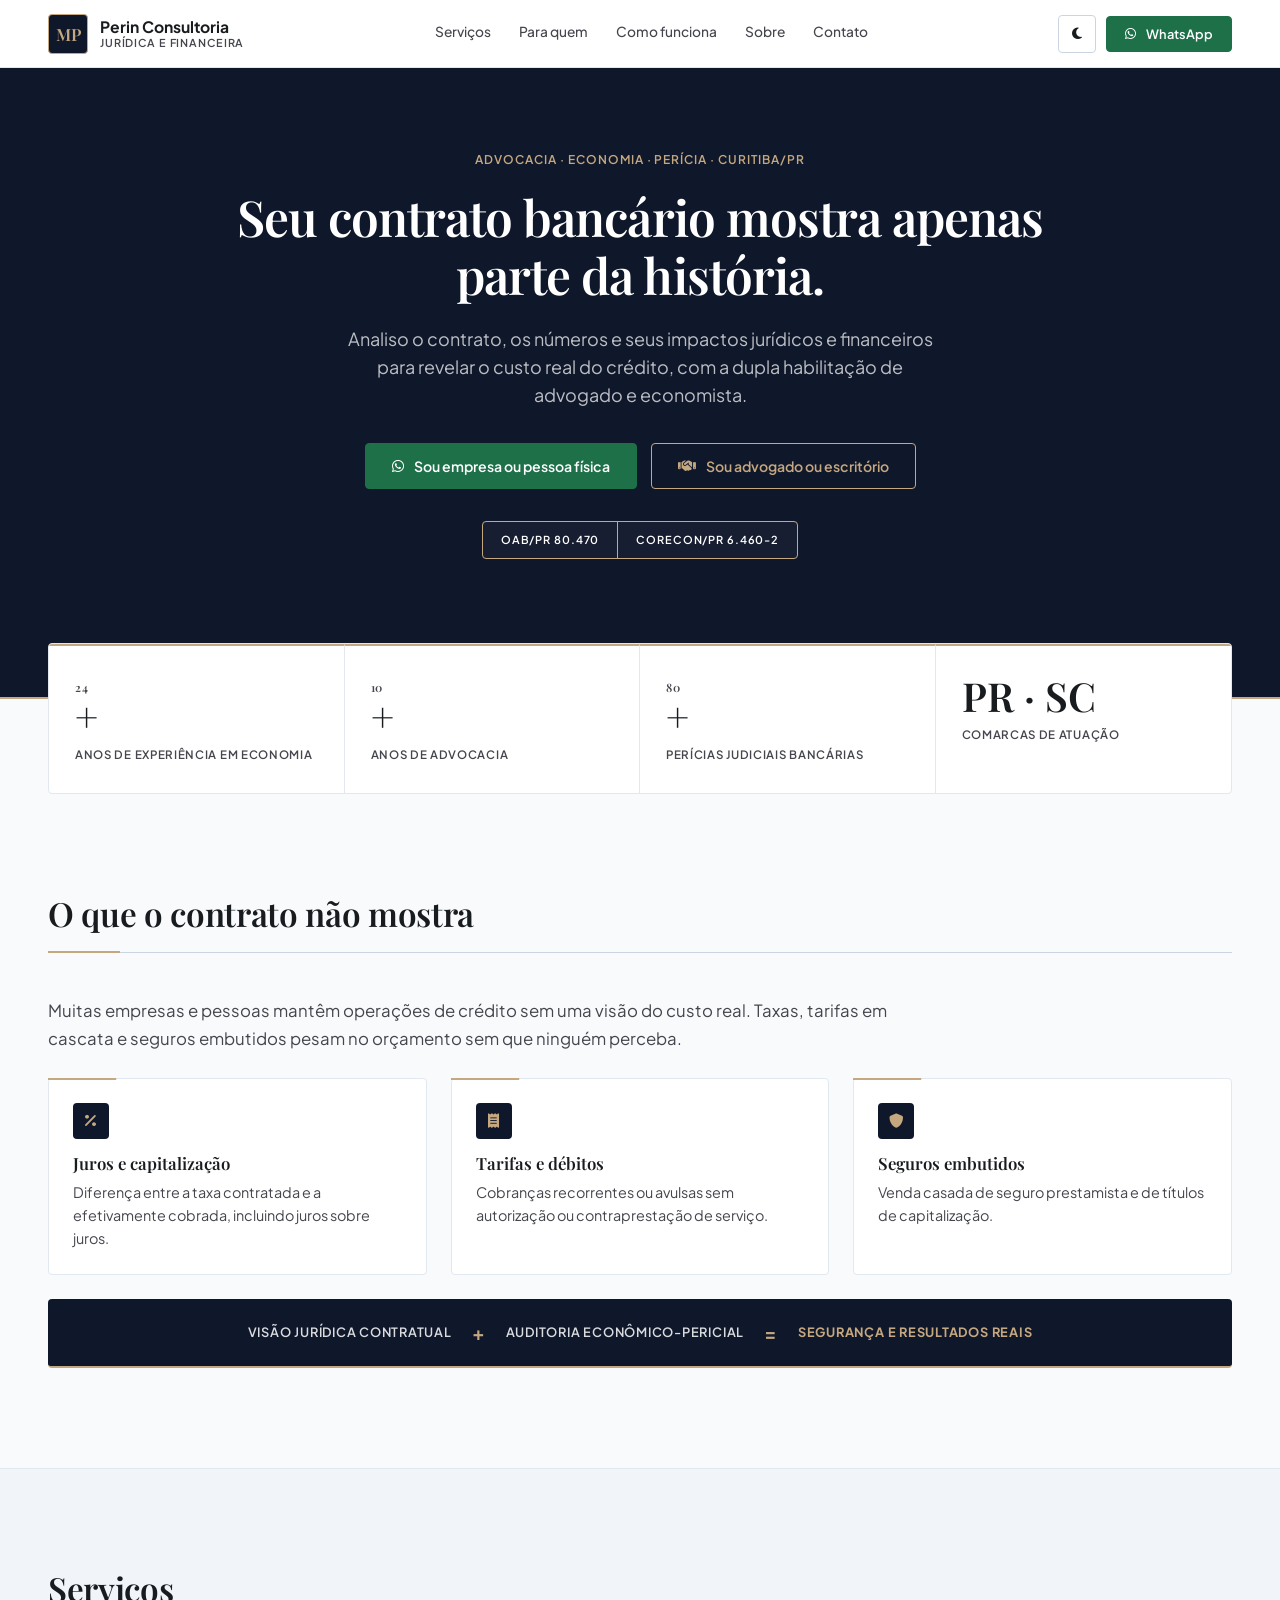
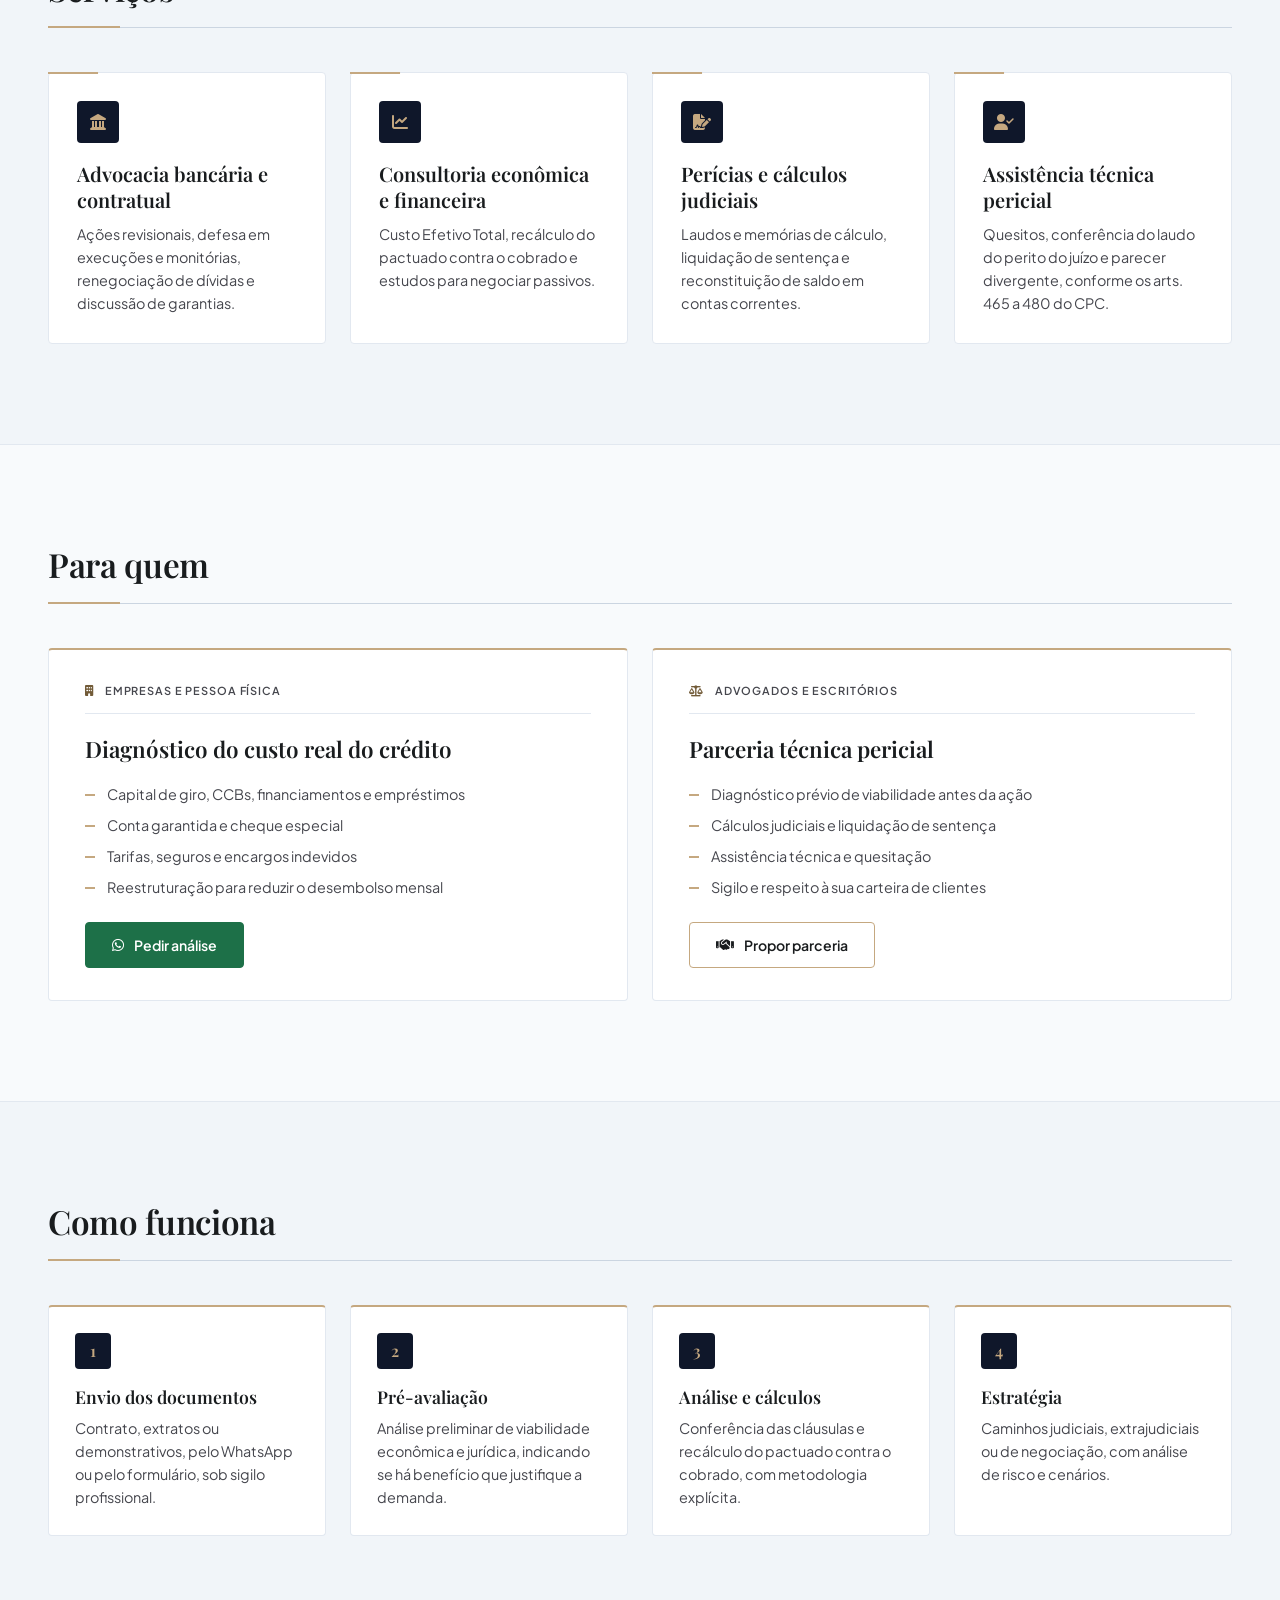
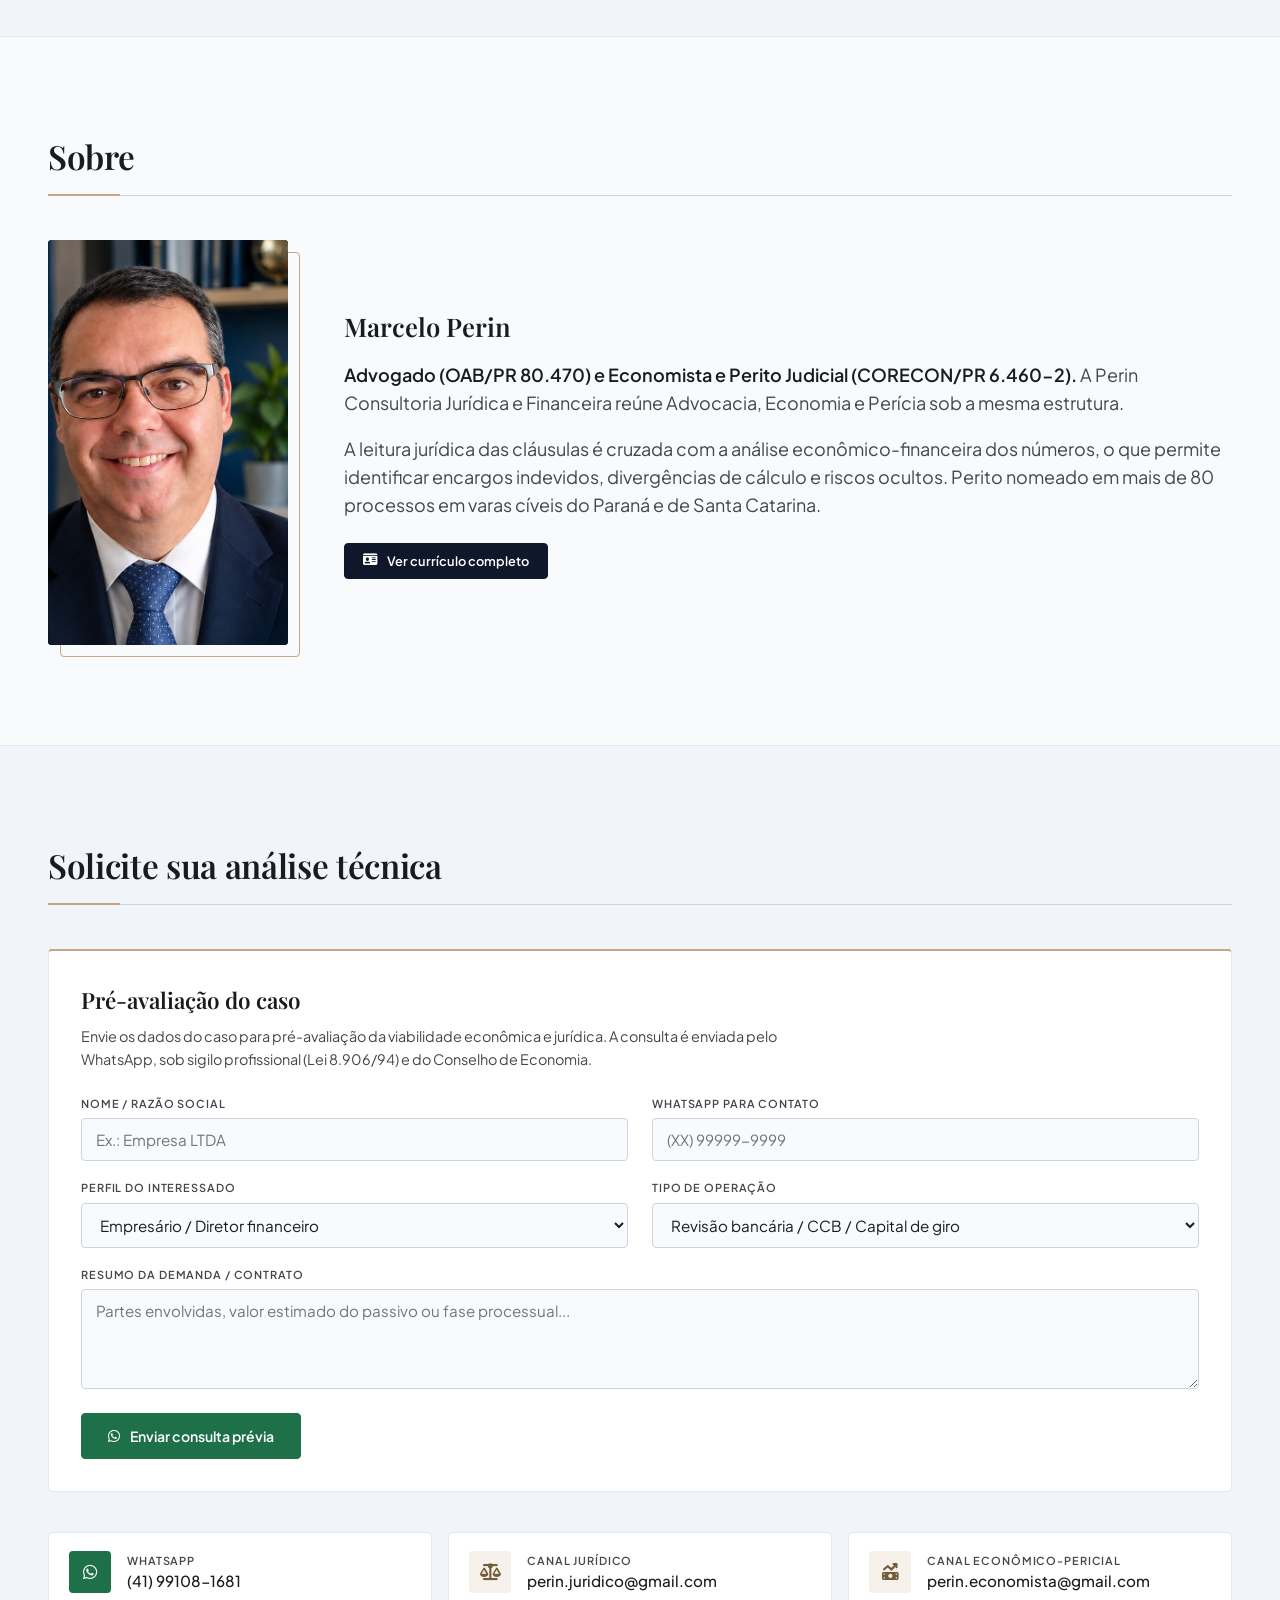
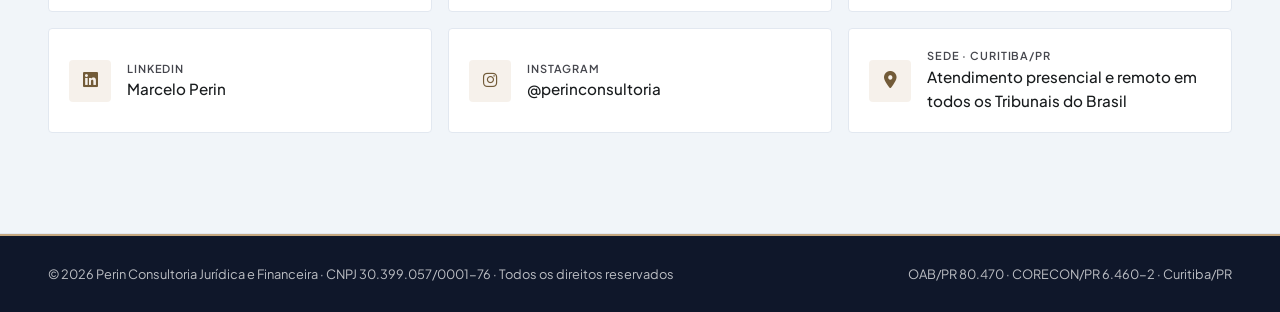
==== commit 2ecd3bb0: "Reestrutura index.html como landing page e move o CV para curriculo.html Co-Authored-By: Claude Sonn" ====
--- a/index.html
+++ b/index.html
@@ -3,8 +3,8 @@
 <head>
   <meta charset="UTF-8">
   <meta name="viewport" content="width=device-width, initial-scale=1.0">
-  <title>Marcelo Perin | Advogado e Economista</title>
-  <meta name="description" content="Marcelo Perin, advogado e economista. Perícia bancária e consultoria jurídica e financeira em Curitiba/PR.">
+  <title>Perin Consultoria | Revisão e Perícia Bancária</title>
+  <meta name="description" content="Revisão de contratos bancários com análise jurídica e econômico-financeira. Advocacia, Economia e Perícia em Curitiba/PR, com atuação em todo o Brasil.">
   <link rel="preconnect" href="https://fonts.googleapis.com">
   <link rel="preconnect" href="https://fonts.gstatic.com" crossorigin>
   <link href="https://fonts.googleapis.com/css2?family=Plus+Jakarta+Sans:wght@400;500;600;700&family=Playfair+Display:wght@500;600;700&display=swap" rel="stylesheet">
@@ -17,45 +17,36 @@
     <div class="container topbar__inner">
       <a href="#inicio" class="brand">
         <span class="brand__mark">MP</span>
-        <span class="brand__name">Marcelo Perin<small>Advogado · Economista</small></span>
+        <span class="brand__name">Perin Consultoria<small>Jurídica e Financeira</small></span>
       </a>
       <nav class="menu" aria-label="Seções">
-        <a href="#perfil">Perfil</a>
-        <a href="#atuacao">Atuação</a>
-        <a href="#atendimento">Atendimento</a>
-        <a href="#experiencia">Experiência</a>
-        <a href="#formacao">Formação</a>
-        <a href="#projetos">Projetos</a>
+        <a href="#servicos">Serviços</a>
+        <a href="#publico">Para quem</a>
+        <a href="#como-funciona">Como funciona</a>
+        <a href="#sobre">Sobre</a>
         <a href="#contato">Contato</a>
       </nav>
       <div class="topbar__actions">
         <button class="icon-btn" id="themeToggle" aria-label="Alternar tema"><i class="fa-solid fa-moon"></i></button>
-        <button class="btn btn--sm" onclick="window.print()"><i class="fa-solid fa-file-arrow-down"></i> Baixar PDF</button>
+        <a class="btn btn--sm btn--wa" href="https://wa.me/5541991081681" target="_blank" rel="noopener"><i class="fa-brands fa-whatsapp"></i> WhatsApp</a>
       </div>
     </div>
   </header>
 
   <!-- HERO -->
-  <section class="hero" id="inicio">
-    <div class="container hero__inner">
-      <div class="hero__text">
-        <p class="eyebrow">Direito, Economia e Perícia · Curitiba/PR</p>
-        <h1>Marcelo Perin</h1>
-        <p class="hero__role">Advogado e Economista</p>
-        <p class="hero__lead">Seu contrato bancário mostra apenas parte da história. Analiso o contrato, os números e seus impactos jurídicos e financeiros, com rigor analítico aplicado a relações bancárias e empresariais de alta complexidade.</p>
+  <section class="hero hero--lp" id="inicio">
+    <div class="container">
+      <div class="hero__text hero__text--center">
+        <p class="eyebrow">Advocacia · Economia · Perícia · Curitiba/PR</p>
+        <h1>Seu contrato bancário mostra apenas parte da história.</h1>
+        <p class="hero__lead">Analiso o contrato, os números e seus impactos jurídicos e financeiros para revelar o custo real do crédito, com a dupla habilitação de advogado e economista.</p>
+        <div class="hero__cta hero__cta--center">
+          <a class="btn btn--wa" href="https://wa.me/5541991081681?text=Ol%C3%A1%2C%20gostaria%20de%20uma%20an%C3%A1lise%20t%C3%A9cnica%20do%20meu%20contrato%20banc%C3%A1rio." target="_blank" rel="noopener"><i class="fa-brands fa-whatsapp"></i> Sou empresa ou pessoa física</a>
+          <a class="btn btn--ghost" href="https://wa.me/5541991081681?text=Ol%C3%A1%2C%20sou%20advogado%20e%20gostaria%20de%20conversar%20sobre%20parceria%20t%C3%A9cnica%20pericial." target="_blank" rel="noopener"><i class="fa-solid fa-handshake"></i> Sou advogado ou escritório</a>
+        </div>
         <div class="badges">
           <span>OAB/PR 80.470</span>
           <span>CORECON/PR 6.460-2</span>
-        </div>
-        <div class="hero__cta">
-          <a class="btn btn--wa" href="https://wa.me/5541991081681" target="_blank" rel="noopener"><i class="fa-brands fa-whatsapp"></i> Fale pelo WhatsApp</a>
-          <a class="btn btn--ghost" href="#contato">Solicitar análise técnica</a>
-        </div>
-      </div>
-      <div class="hero__photo">
-        <div class="photo">
-          <img src="foto-perfil.jpg" alt="Foto de Marcelo Perin" onerror="this.style.display='none'">
-          <i class="fa-solid fa-user"></i>
         </div>
       </div>
     </div>
@@ -72,301 +63,135 @@
   </div>
 
   <main>
-    <!-- PERFIL -->
-    <section class="section" id="perfil">
-      <div class="container">
-        <header class="section__head">
-          <span class="section__num">01</span>
-          <h2>Perfil Profissional</h2>
-        </header>
-        <div class="split">
-          <div class="prose">
-            <p>Advogado inscrito na <strong>OAB/PR nº 80.470</strong> e Economista e Perito Judicial registrado no <strong>CORECON/PR nº 6.460-2</strong>, com dupla formação que permite uma abordagem integrada entre o direito e a análise econômico-financeira.</p>
-            <p>A <strong>Perin Consultoria Jurídica e Financeira</strong> reúne, sob a mesma estrutura, Advocacia, Economia e Perícia. Enquanto a maioria dos escritórios concentra sua análise na interpretação jurídica das cláusulas, aqui a leitura jurídica é cruzada com a análise econômico-financeira dos números que sustentam cada operação, o que permite identificar, com precisão técnica, encargos indevidos, divergências de cálculo e riscos ocultos.</p>
-          </div>
-          <aside class="panel">
-            <h3>Institucional</h3>
-            <ul class="checklist">
-              <li>Perin Consultoria Jurídica e Financeira</li>
-              <li>CNPJ 30.399.057/0001-76</li>
-              <li>Sede em Curitiba — Paraná</li>
-              <li>Atendimento presencial e remoto, com atuação nacional</li>
-            </ul>
-          </aside>
-        </div>
-
-        <h3 class="subhead">Titular — dupla habilitação técnica</h3>
-        <div class="areas">
-          <article class="card">
-            <i class="fa-solid fa-gavel card__icon"></i>
-            <span class="card__year">Advogado · OAB/PR 80.470</span>
-            <h3>Direito Cível, Contratual e Bancário Empresarial</h3>
-            <p>Atuação nas disputas que envolvem relações de crédito, garantias fiduciárias, renegociações de passivo e mitigação de responsabilidade patrimonial.</p>
-            <ul class="checklist">
-              <li>Defesas em execuções e ações monitórias</li>
-              <li>Ações revisionais e rescisórias de contrato</li>
-              <li>Soluções extrajudiciais e mediação corporativa</li>
-            </ul>
-          </article>
-          <article class="card">
-            <i class="fa-solid fa-chart-line card__icon"></i>
-            <span class="card__year">Economista · CORECON/PR 6.460-2</span>
-            <h3>Perícia Financeira e Assistência Técnica</h3>
-            <p>Perito Judicial habilitado perante os órgãos de classe e cadastrado em tribunais, especialista na apuração de juros, liquidação de sentença e perícias em contas correntes.</p>
-            <ul class="checklist">
-              <li>Perícias bancárias e reconstituição de saldos</li>
-              <li>Liquidações de sentença (SELIC, INPC, IPCA-E)</li>
-              <li>Quesitação estratégica e parecer divergente</li>
-            </ul>
-          </article>
-        </div>
-
-        <h3 class="subhead">Atuação integrada: Direito + Economia</h3>
-        <div class="duo">
-          <div class="duo__col">
-            <span class="duo__label"><i class="fa-solid fa-scale-balanced"></i> Coluna jurídica</span>
-            <div class="duo__item"><h4>O contrato</h4><p>Verificação detalhada das cláusulas, obrigações, garantias e eventuais abusividades, à luz da legislação consumerista, civil e da jurisprudência consolidada do STJ e do STF.</p><span class="duo__tag">Auditoria contratual</span></div>
-            <div class="duo__item"><h4>A estratégia</h4><p>Alternativas jurídicas, econômicas e negociais para cada situação, com análise de risco, cenários de liquidação e prognóstico de êxito em juízo ou em mesa de acordo.</p><span class="duo__tag">Solução conclusiva</span></div>
-          </div>
-          <div class="duo__mid" aria-hidden="true"><span>MP</span></div>
-          <div class="duo__col">
-            <span class="duo__label"><i class="fa-solid fa-chart-line"></i> Coluna econômica</span>
-            <div class="duo__item"><h4>Os cálculos</h4><p>Análise pericial da evolução financeira de cada operação, com decomposição dos encargos, juros remuneratórios e moratórios, confrontando o pactuado com o efetivamente exigido.</p><span class="duo__tag">Perícia financeira</span></div>
-            <div class="duo__item"><h4>Os documentos</h4><p>Conferência técnica de extratos, demonstrativos de débito, planilhas de evolução e históricos de movimentação fornecidos pelas instituições financeiras.</p><span class="duo__tag">Rastreio documental</span></div>
-          </div>
+    <!-- PROBLEMA -->
+    <section class="section" id="problema">
+      <div class="container">
+        <header class="section__head">
+          <h2>O que o contrato não mostra</h2>
+        </header>
+        <p class="lead">Muitas empresas e pessoas mantêm operações de crédito sem uma visão do custo real. Taxas, tarifas em cascata e seguros embutidos pesam no orçamento sem que ninguém perceba.</p>
+        <div class="cards cards--3">
+          <article class="card card--mini"><i class="fa-solid fa-percent card__icon"></i><h3>Juros e capitalização</h3><p>Diferença entre a taxa contratada e a efetivamente cobrada, incluindo juros sobre juros.</p></article>
+          <article class="card card--mini"><i class="fa-solid fa-receipt card__icon"></i><h3>Tarifas e débitos</h3><p>Cobranças recorrentes ou avulsas sem autorização ou contraprestação de serviço.</p></article>
+          <article class="card card--mini"><i class="fa-solid fa-shield card__icon"></i><h3>Seguros embutidos</h3><p>Venda casada de seguro prestamista e de títulos de capitalização.</p></article>
         </div>
         <div class="equation">
           <span>Visão jurídica contratual</span><b>+</b><span>Auditoria econômico-pericial</span><b>=</b><strong>Segurança e resultados reais</strong>
         </div>
-
-        <div class="cards cards--3">
-          <article class="card card--mini"><i class="fa-solid fa-eye card__icon"></i><h3>Compreensão ampla e documentada</h3><p>Relatórios transparentes que revelam o custo real suportado pela empresa ou pelo patrimônio familiar.</p></article>
-          <article class="card card--mini"><i class="fa-solid fa-shield-halved card__icon"></i><h3>Decisões empresariais seguras</h3><p>Embasamento econômico para renegociação de passivos e proteção do fluxo de caixa operacional.</p></article>
-          <article class="card card--mini"><i class="fa-solid fa-gavel card__icon"></i><h3>Medidas judiciais fundamentadas</h3><p>Petições, contestações e quesitos acompanhados de laudos com memória de cálculo detalhada.</p></article>
-        </div>
-      </div>
-    </section>
-
-    <!-- ATUAÇÃO -->
-    <section class="section section--alt" id="atuacao">
-      <div class="container">
-        <header class="section__head">
-          <span class="section__num">02</span>
-          <h2>Áreas de Atuação</h2>
-        </header>
-        <div class="areas">
+      </div>
+    </section>
+
+    <!-- SERVIÇOS -->
+    <section class="section section--alt" id="servicos">
+      <div class="container">
+        <header class="section__head">
+          <h2>Serviços</h2>
+        </header>
+        <div class="cards cards--4">
           <article class="card">
             <i class="fa-solid fa-landmark card__icon"></i>
-            <span class="card__year">Módulo 01</span>
-            <h3>Advocacia Cível, Bancária e Contratual</h3>
-            <p>Defesa dos interesses corporativos e individuais frente a abusos contratuais e excesso de execução.</p>
+            <h3>Advocacia bancária e contratual</h3>
+            <p>Ações revisionais, defesa em execuções e monitórias, renegociação de dívidas e discussão de garantias.</p>
+          </article>
+          <article class="card">
+            <i class="fa-solid fa-chart-line card__icon"></i>
+            <h3>Consultoria econômica e financeira</h3>
+            <p>Custo Efetivo Total, recálculo do pactuado contra o cobrado e estudos para negociar passivos.</p>
+          </article>
+          <article class="card">
+            <i class="fa-solid fa-file-signature card__icon"></i>
+            <h3>Perícias e cálculos judiciais</h3>
+            <p>Laudos e memórias de cálculo, liquidação de sentença e reconstituição de saldo em contas correntes.</p>
+          </article>
+          <article class="card">
+            <i class="fa-solid fa-user-check card__icon"></i>
+            <h3>Assistência técnica pericial</h3>
+            <p>Quesitos, conferência do laudo do perito do juízo e parecer divergente, conforme os arts. 465 a 480 do CPC.</p>
+          </article>
+        </div>
+      </div>
+    </section>
+
+    <!-- PARA QUEM -->
+    <section class="section" id="publico">
+      <div class="container">
+        <header class="section__head">
+          <h2>Para quem</h2>
+        </header>
+        <div class="audience">
+          <article class="audience__col">
+            <span class="duo__label"><i class="fa-solid fa-building"></i> Empresas e pessoa física</span>
+            <h3>Diagnóstico do custo real do crédito</h3>
             <ul class="checklist">
-              <li>Análise jurídica de contratos bancários e empresariais</li>
-              <li>Contencioso bancário, ações revisionais e discussão de cláusulas</li>
-              <li>Empréstimos, financiamentos e Cédulas de Crédito Bancário (CCB)</li>
-              <li>Renegociação e reestruturação de dívidas</li>
-              <li>Encargos, juros compostos, tarifas e custos financeiros</li>
-              <li>Defesa em ações de cobrança, monitórias e execuções</li>
-              <li>Garantias: alienação fiduciária, hipoteca, fiança e aval</li>
-              <li>Mediação, conciliação e renegociação direta</li>
+              <li>Capital de giro, CCBs, financiamentos e empréstimos</li>
+              <li>Conta garantida e cheque especial</li>
+              <li>Tarifas, seguros e encargos indevidos</li>
+              <li>Reestruturação para reduzir o desembolso mensal</li>
             </ul>
-            <p class="card__reg">Inscrição: OAB/PR 80.470</p>
-          </article>
-          <article class="card">
-            <i class="fa-solid fa-chart-line card__icon"></i>
-            <span class="card__year">Módulo 02</span>
-            <h3>Consultoria Econômica e Financeira</h3>
-            <p>Auditoria quantitativa independente de contratos e transações bancárias.</p>
+            <a class="btn btn--wa" href="https://wa.me/5541991081681?text=Ol%C3%A1%2C%20gostaria%20de%20uma%20an%C3%A1lise%20t%C3%A9cnica%20do%20meu%20contrato%20banc%C3%A1rio." target="_blank" rel="noopener"><i class="fa-brands fa-whatsapp"></i> Pedir análise</a>
+          </article>
+          <article class="audience__col">
+            <span class="duo__label"><i class="fa-solid fa-scale-balanced"></i> Advogados e escritórios</span>
+            <h3>Parceria técnica pericial</h3>
             <ul class="checklist">
-              <li>Custo Efetivo Total (CET): nominal versus praticado</li>
-              <li>Recálculo de empréstimos e financiamentos (pactuado × cobrado)</li>
-              <li>Taxas nominais e efetivas e verificação de capitalização de juros</li>
-              <li>Tarifas, contas correntes, contas garantidas e cheque especial</li>
-              <li>Demonstrativos com metodologia explícita e rastreável</li>
-              <li>Estudos comparativos para negociação de passivos</li>
+              <li>Diagnóstico prévio de viabilidade antes da ação</li>
+              <li>Cálculos judiciais e liquidação de sentença</li>
+              <li>Assistência técnica e quesitação</li>
+              <li>Sigilo e respeito à sua carteira de clientes</li>
             </ul>
-            <p class="card__reg">Registro: CORECON/PR 6.460-2</p>
-          </article>
-          <article class="card">
-            <i class="fa-solid fa-file-signature card__icon"></i>
-            <span class="card__year">Módulo 03</span>
-            <h3>Perícias e Cálculos Judiciais</h3>
-            <p>Laudos periciais e memórias de cálculo para instruir ou liquidar processos.</p>
-            <ul class="checklist">
-              <li>Perícias econômico-financeiras em revisionais, execuções e cumprimentos de sentença</li>
-              <li>Perícias bancárias com análise de contratos e extratos históricos</li>
-              <li>Liquidação de sentença com índices oficiais (SELIC, INPC, IPCA-E)</li>
-              <li>Reconstituição de saldo dia a dia em contas correntes e garantidas</li>
-              <li>Pareceres técnicos e impugnação de laudos</li>
-              <li>Conformidade com as normas do CORECON/PR e o CPC</li>
-            </ul>
-            <p class="card__reg">Rigor pericial · normas oficiais</p>
-          </article>
-          <article class="card">
-            <i class="fa-solid fa-user-check card__icon"></i>
-            <span class="card__year">Módulo 04</span>
-            <h3>Assistência Técnica Pericial</h3>
-            <p>Atuação como assistente técnico de parte, conforme os arts. 465 a 480 do CPC.</p>
-            <ul class="checklist">
-              <li>Estudo prévio do processo e dos documentos contábeis</li>
-              <li>Quesitos estratégicos sobre os pontos controvertidos</li>
-              <li>Conferência dos cálculos e da metodologia do perito do juízo</li>
-              <li>Identificação de inconsistências, omissões ou desvios de método</li>
-              <li>Parecer técnico divergente ou de concordância, fundamentado</li>
-              <li>Quesitos complementares de esclarecimento</li>
-            </ul>
-            <p class="card__reg">Base legal: CPC, arts. 465 a 480</p>
-          </article>
-        </div>
-      </div>
-    </section>
-
-    <!-- ATENDIMENTO -->
-    <section class="section" id="atendimento">
-      <div class="container">
-        <header class="section__head">
-          <span class="section__num">03</span>
-          <h2>Atendimento</h2>
-        </header>
-
-        <h3 class="subhead subhead--first">Empresas — diagnóstico corporativo</h3>
-        <p class="lead">Sua empresa conhece efetivamente o custo das operações bancárias que mantém? Muitas empresas mantêm múltiplas linhas ativas sem uma visão consolidada do custo real; variações de taxas, tarifas em cascata e seguros embutidos comprometem a margem e o fluxo de caixa sem que a diretoria perceba.</p>
-        <div class="cards cards--3">
-          <article class="card card--mini"><i class="fa-solid fa-percent card__icon"></i><h3>Juros e encargos efetivos</h3><p>Conferência entre a taxa contratada e a taxa cobrada em cada vencimento.</p></article>
-          <article class="card card--mini"><i class="fa-solid fa-diagram-project card__icon"></i><h3>Capital de giro e CCBs</h3><p>Análise de Cédulas de Crédito Bancário e rolagem de passivos.</p></article>
-          <article class="card card--mini"><i class="fa-solid fa-receipt card__icon"></i><h3>Tarifas recorrentes e avulsas</h3><p>Identificação de débitos sem autorização ou contraprestação de serviço.</p></article>
-          <article class="card card--mini"><i class="fa-solid fa-shield card__icon"></i><h3>Seguros prestamistas embutidos</h3><p>Auditoria de venda casada e inclusão irregular de títulos de capitalização.</p></article>
-          <article class="card card--mini"><i class="fa-solid fa-credit-card card__icon"></i><h3>Conta garantida e cheque especial</h3><p>Avaliação do efeito de juros sobre juros no limite.</p></article>
-          <article class="card card--mini"><i class="fa-solid fa-coins card__icon"></i><h3>Impacto no fluxo de caixa</h3><p>Reestruturação ordenada para reduzir o desembolso mensal.</p></article>
-        </div>
-
-        <h3 class="subhead">Advogados e escritórios — parceria técnica</h3>
-        <p class="lead">Perícia contábil robusta para fortalecer ações: atuação como braço técnico pericial de bancas de advocacia em todo o Brasil.</p>
-        <div class="cards cards--4">
-          <article class="card card--mini"><i class="fa-solid fa-magnifying-glass-chart card__icon"></i><h3>Diagnóstico prévio de viabilidade</h3><p>Análise preliminar de contratos e extratos antes da ação, indicando se há benefício econômico que justifique a demanda.</p></article>
-          <article class="card card--mini"><i class="fa-solid fa-calculator card__icon"></i><h3>Cálculos judiciais e liquidação</h3><p>Memória de cálculo discriminada e atualizada para cumprimento de sentença, evitando excesso de execução.</p></article>
-          <article class="card card--mini"><i class="fa-solid fa-circle-question card__icon"></i><h3>Assistência técnica e quesitação</h3><p>Quesitos preliminares e suplementares, parecer divergente e acompanhamento das diligências periciais.</p></article>
-          <article class="card card--mini"><i class="fa-solid fa-lock card__icon"></i><h3>Sigilo e respeito à carteira</h3><p>Sigilo ético e não concorrência: o cliente permanece sob a condução processual do advogado parceiro.</p></article>
-        </div>
-
-        <h3 class="subhead">Segurança e assertividade</h3>
-        <h4 class="why__title">Por que contratar uma análise técnica especializada?</h4>
-        <p class="lead">6 pilares que diferenciam a consultoria analítica de abordagens intuitivas ou genéricas.</p>
-        <div class="cards cards--3">
-          <article class="card card--mini"><i class="fa-solid fa-book-open card__icon"></i><h3>1. Compreensão integral</h3><p>Elimina o jargão financeiro e jurídico hermético, traduzindo cláusulas complexas em termos transparentes e impactos orçamentários diretos e mensuráveis.</p></article>
-          <article class="card card--mini"><i class="fa-solid fa-money-bill-wave card__icon"></i><h3>2. Custo real do crédito</h3><p>Identificação do real Custo Efetivo Total (CET), revelando o quanto a empresa ou contratante está pagando para além da taxa de juros estampada no cabeçalho.</p></article>
-          <article class="card card--mini"><i class="fa-solid fa-list-check card__icon"></i><h3>3. Identificação de encargos indevidos</h3><p>Localização milimétrica de anatocismo desautorizado, cobrança cumulada de comissão de permanência com outros encargos e tarifas sem fundamentação regulatória.</p></article>
-          <article class="card card--mini"><i class="fa-solid fa-triangle-exclamation card__icon"></i><h3>4. Avaliação precisa de risco</h3><p>Mapeamento dos riscos processuais, custos de sucumbência e probabilidade real de acolhimento judicial antes de qualquer iniciativa contenciosa.</p></article>
-          <article class="card card--mini"><i class="fa-solid fa-award card__icon"></i><h3>5. Prova técnica qualificada</h3><p>O Judiciário decide com base em provas periciais. Nossas peças já ingressam com memorial contábil assinado por Economista registrado, conferindo peso imediato aos autos.</p></article>
-          <article class="card card--mini"><i class="fa-solid fa-handshake card__icon"></i><h3>6. Segurança negocial e documental</h3><p>Paridade de armas em rodadas de renegociação bancária. Quem senta à mesa conhecendo os números reais do contrato possui vantagem negocial inquestionável.</p></article>
-        </div>
-      </div>
-    </section>
-
-    <!-- EXPERIÊNCIA -->
-    <section class="section section--alt" id="experiencia">
-      <div class="container">
-        <header class="section__head">
-          <span class="section__num">04</span>
-          <h2>Experiência Profissional</h2>
-        </header>
-
-        <article class="job">
-          <div class="job__meta">
-            <span class="job__period">2022 — Atual</span>
-            <span class="job__place"><i class="fa-regular fa-building"></i> Perin Consultoria Jurídica e Financeira<br>Serviços · Curitiba/PR</span>
+            <a class="btn btn--ghost btn--ghost-dark" href="https://wa.me/5541991081681?text=Ol%C3%A1%2C%20sou%20advogado%20e%20gostaria%20de%20conversar%20sobre%20parceria%20t%C3%A9cnica%20pericial." target="_blank" rel="noopener"><i class="fa-solid fa-handshake"></i> Propor parceria</a>
+          </article>
+        </div>
+      </div>
+    </section>
+
+    <!-- COMO FUNCIONA -->
+    <section class="section section--alt" id="como-funciona">
+      <div class="container">
+        <header class="section__head">
+          <h2>Como funciona</h2>
+        </header>
+        <ol class="steps">
+          <li class="step"><span class="step__n">1</span><h3>Envio dos documentos</h3><p>Contrato, extratos ou demonstrativos, pelo WhatsApp ou pelo formulário, sob sigilo profissional.</p></li>
+          <li class="step"><span class="step__n">2</span><h3>Pré-avaliação</h3><p>Análise preliminar de viabilidade econômica e jurídica, indicando se há benefício que justifique a demanda.</p></li>
+          <li class="step"><span class="step__n">3</span><h3>Análise e cálculos</h3><p>Conferência das cláusulas e recálculo do pactuado contra o cobrado, com metodologia explícita.</p></li>
+          <li class="step"><span class="step__n">4</span><h3>Estratégia</h3><p>Caminhos judiciais, extrajudiciais ou de negociação, com análise de risco e cenários.</p></li>
+        </ol>
+      </div>
+    </section>
+
+    <!-- SOBRE -->
+    <section class="section" id="sobre">
+      <div class="container">
+        <header class="section__head">
+          <h2>Sobre</h2>
+        </header>
+        <div class="about">
+          <div class="photo photo--sm">
+            <img src="foto-perfil.jpg" alt="Foto de Marcelo Perin" onerror="this.style.display='none'">
+            <i class="fa-solid fa-user"></i>
           </div>
-          <div class="job__body">
-            <h3>Advogado e Economista</h3>
-            <ul class="checklist">
-              <li>Perito judicial em matéria bancária, nomeado em mais de 80 processos em varas cíveis do Paraná e de Santa Catarina.</li>
-              <li>Advocacia e consultoria jurídica e financeira para pessoas físicas e empresas, em todo o Brasil.</li>
-              <li>Aplicação de soluções de IA para ganho de eficiência na rotina jurídica.</li>
-            </ul>
+          <div class="prose">
+            <h3 class="about__name">Marcelo Perin</h3>
+            <p><strong>Advogado (OAB/PR 80.470) e Economista e Perito Judicial (CORECON/PR 6.460-2).</strong> A Perin Consultoria Jurídica e Financeira reúne Advocacia, Economia e Perícia sob a mesma estrutura.</p>
+            <p>A leitura jurídica das cláusulas é cruzada com a análise econômico-financeira dos números, o que permite identificar encargos indevidos, divergências de cálculo e riscos ocultos. Perito nomeado em mais de 80 processos em varas cíveis do Paraná e de Santa Catarina.</p>
+            <div class="about__links">
+              <a class="btn btn--sm" href="curriculo.html"><i class="fa-solid fa-id-card"></i> Ver currículo completo</a>
+            </div>
           </div>
-        </article>
-      </div>
-    </section>
-
-    <!-- FORMAÇÃO -->
-    <section class="section" id="formacao">
-      <div class="container">
-        <header class="section__head">
-          <span class="section__num">05</span>
-          <h2>Formação e Registros</h2>
-        </header>
-        <div class="cards">
-          <article class="card">
-            <i class="fa-solid fa-chart-pie card__icon"></i>
-            <span class="card__year">2002</span>
-            <h3>Ciências Econômicas</h3>
-            <p>Graduação concluída em 29/01/2002.</p>
-            <p class="card__reg">CORECON/PR nº 6.460-2</p>
-          </article>
-          <article class="card">
-            <i class="fa-solid fa-scale-balanced card__icon"></i>
-            <span class="card__year">2016</span>
-            <h3>Direito</h3>
-            <p>Inscrição na OAB/PR em 09/03/2016.</p>
-            <p class="card__reg">OAB/PR nº 80.470</p>
-          </article>
-          <article class="card">
-            <i class="fa-solid fa-landmark card__icon"></i>
-            <span class="card__year">Mandato 2004</span>
-            <h3>Conselheiro CORECON</h3>
-            <p>Eleito para o Conselho Regional de Economia — 6ª Região/PR.</p>
-            <p class="card__reg">Perin Consultoria</p>
-          </article>
-          <article class="card card--live">
-            <i class="fa-solid fa-brain card__icon"></i>
-            <span class="card__year">Em andamento</span>
-            <h3>Pós-Graduação em Estratégia e Desenvolvimento de Soluções de IA</h3>
-            <p>Anhanguera</p>
-          </article>
-        </div>
-      </div>
-    </section>
-
-    <!-- PROJETOS -->
-    <section class="section section--alt" id="projetos">
-      <div class="container">
-        <header class="section__head">
-          <span class="section__num">06</span>
-          <h2>Projetos</h2>
-        </header>
-        <article class="project">
-          <div class="project__side">
-            <i class="fa-solid fa-magnifying-glass-dollar"></i>
-            <span>Business Requirements Document</span>
-          </div>
-          <div class="project__body">
-            <h3>BANKSCAN</h3>
-            <p class="project__quote">“Descubra quanto você realmente paga aos bancos.”</p>
-            <p>Solução que reúne, em um documento de requisitos de negócio (BRD), a proposta de revelar o custo real de contratos e serviços bancários para o consumidor, unindo conhecimento jurídico, análise econômico-financeira e inteligência artificial.</p>
-            <div class="chips"><span>Análise Bancária</span><span>Economia</span><span>Direito</span><span>IA</span></div>
-          </div>
-        </article>
+        </div>
       </div>
     </section>
 
     <!-- CONTATO -->
-    <section class="section" id="contato">
-      <div class="container">
-        <header class="section__head">
-          <span class="section__num">07</span>
-          <h2>Contato</h2>
-        </header>
-        <div class="contacts">
-          <a href="https://wa.me/5541991081681" target="_blank" rel="noopener"><i class="fa-brands fa-whatsapp"></i><span><small>WhatsApp · plantão</small>(41) 99108-1681</span></a>
-          <a href="mailto:perin.juridico@gmail.com"><i class="fa-solid fa-scale-balanced"></i><span><small>Canal jurídico exclusivo</small>perin.juridico@gmail.com</span></a>
-          <a href="mailto:perin.economista@gmail.com"><i class="fa-solid fa-money-bill-trend-up"></i><span><small>Canal econômico-pericial</small>perin.economista@gmail.com</span></a>
-          <a href="https://www.linkedin.com/in/marcelo-perin-consultoria-jur%C3%ADdica-e-financeira-advogado-e-economista-695382261" target="_blank" rel="noopener"><i class="fa-brands fa-linkedin"></i><span><small>LinkedIn corporativo</small>Marcelo Perin</span></a>
-          <a href="https://www.instagram.com/perinconsultoria/" target="_blank" rel="noopener"><i class="fa-brands fa-instagram"></i><span><small>Instagram</small>@perinconsultoria</span></a>
-          <div class="contacts__item"><i class="fa-solid fa-location-dot"></i><span><small>Sede · CNPJ 30.399.057/0001-76</small>Curitiba/PR · atendimento presencial e remoto em todos os Tribunais do Brasil</span></div>
-        </div>
+    <section class="section section--alt" id="contato">
+      <div class="container">
+        <header class="section__head">
+          <h2>Solicite sua análise técnica</h2>
+        </header>
 
         <form class="form" id="leadForm">
-          <h3>Solicitação de análise técnica</h3>
+          <h3>Pré-avaliação do caso</h3>
           <p class="form__intro">Envie os dados do caso para pré-avaliação da viabilidade econômica e jurídica. A consulta é enviada pelo WhatsApp, sob sigilo profissional (Lei 8.906/94) e do Conselho de Economia.</p>
           <div class="form__grid">
             <label>Nome / Razão social<input name="nome" required placeholder="Ex.: Empresa LTDA"></label>
@@ -377,6 +202,15 @@
           </div>
           <button class="btn btn--wa" type="submit"><i class="fa-brands fa-whatsapp"></i> Enviar consulta prévia</button>
         </form>
+
+        <div class="contacts">
+          <a href="https://wa.me/5541991081681" target="_blank" rel="noopener"><i class="fa-brands fa-whatsapp"></i><span><small>WhatsApp</small>(41) 99108-1681</span></a>
+          <a href="mailto:perin.juridico@gmail.com"><i class="fa-solid fa-scale-balanced"></i><span><small>Canal jurídico</small>perin.juridico@gmail.com</span></a>
+          <a href="mailto:perin.economista@gmail.com"><i class="fa-solid fa-money-bill-trend-up"></i><span><small>Canal econômico-pericial</small>perin.economista@gmail.com</span></a>
+          <a href="https://www.linkedin.com/in/marcelo-perin-consultoria-jur%C3%ADdica-e-financeira-advogado-e-economista-695382261" target="_blank" rel="noopener"><i class="fa-brands fa-linkedin"></i><span><small>LinkedIn</small>Marcelo Perin</span></a>
+          <a href="https://www.instagram.com/perinconsultoria/" target="_blank" rel="noopener"><i class="fa-brands fa-instagram"></i><span><small>Instagram</small>@perinconsultoria</span></a>
+          <div class="contacts__item"><i class="fa-solid fa-location-dot"></i><span><small>Sede · Curitiba/PR</small>Atendimento presencial e remoto em todos os Tribunais do Brasil</span></div>
+        </div>
       </div>
     </section>
   </main>
--- a/style.css
+++ b/style.css
@@ -271,3 +271,47 @@
   .card, .job, .project, .kpis, .panel, .duo { break-inside: avoid; }
   .section { padding: 28px 0; }
 }
+
+/* =========================================================
+   Landing page
+   ========================================================= */
+.hero--lp { padding: 150px 0 140px; }
+.hero__text--center { max-width: 820px; margin: 0 auto; text-align: center; }
+.hero--lp h1 { font-size: clamp(2rem, 4.4vw, 3.1rem); }
+.hero--lp .hero__lead { margin-left: auto; margin-right: auto; }
+.hero__cta--center { justify-content: center; }
+.hero--lp .badges { margin-top: 32px; }
+
+.audience { display: grid; grid-template-columns: 1fr 1fr; gap: 24px; }
+.audience__col { background: var(--surface); border: 1px solid var(--border); border-top: 2px solid var(--gold); border-radius: var(--radius); padding: 32px 36px; }
+.audience__col h3 { font-family: var(--serif); font-size: 1.4rem; font-weight: 600; margin-bottom: 16px; }
+.audience__col .checklist { margin-bottom: 24px; }
+.btn--ghost-dark { color: var(--text); border-color: var(--gold); }
+.btn--ghost-dark:hover { background: var(--gold-soft); }
+
+.steps { list-style: none; display: grid; grid-template-columns: repeat(4, 1fr); gap: 24px; counter-reset: s; }
+.step { padding: 26px; background: var(--surface); border: 1px solid var(--border); border-top: 2px solid var(--gold); border-radius: var(--radius); }
+.step__n { display: grid; place-items: center; width: 36px; height: 36px; margin-bottom: 14px; border-radius: var(--radius); background: var(--navy); color: var(--gold); font: 600 1rem var(--serif); }
+.step h3 { font-family: var(--serif); font-size: 1.1rem; font-weight: 600; margin-bottom: 6px; }
+.step p { font-size: .9rem; color: var(--muted); }
+
+.about { display: grid; grid-template-columns: auto 1fr; gap: 56px; align-items: center; }
+.photo--sm { width: 240px; height: 405px; }
+.about__name { font-family: var(--serif); font-size: 1.6rem; font-weight: 600; margin-bottom: 14px; }
+.about__links { margin-top: 24px; }
+
+#contato .contacts { margin-top: 40px; }
+#problema .equation { margin-bottom: 0; }
+
+@media (max-width: 960px) {
+  .hero--lp { padding: 120px 0 110px; }
+  .audience, .about { grid-template-columns: 1fr; }
+  .steps { grid-template-columns: repeat(2, 1fr); }
+  .about { gap: 32px; justify-items: center; }
+  .photo--sm { width: 200px; height: 337px; }
+}
+@media (max-width: 560px) {
+  .steps { grid-template-columns: 1fr; }
+  .audience__col { padding: 26px 22px; }
+  .hero__cta--center .btn { width: 100%; justify-content: center; }
+}
